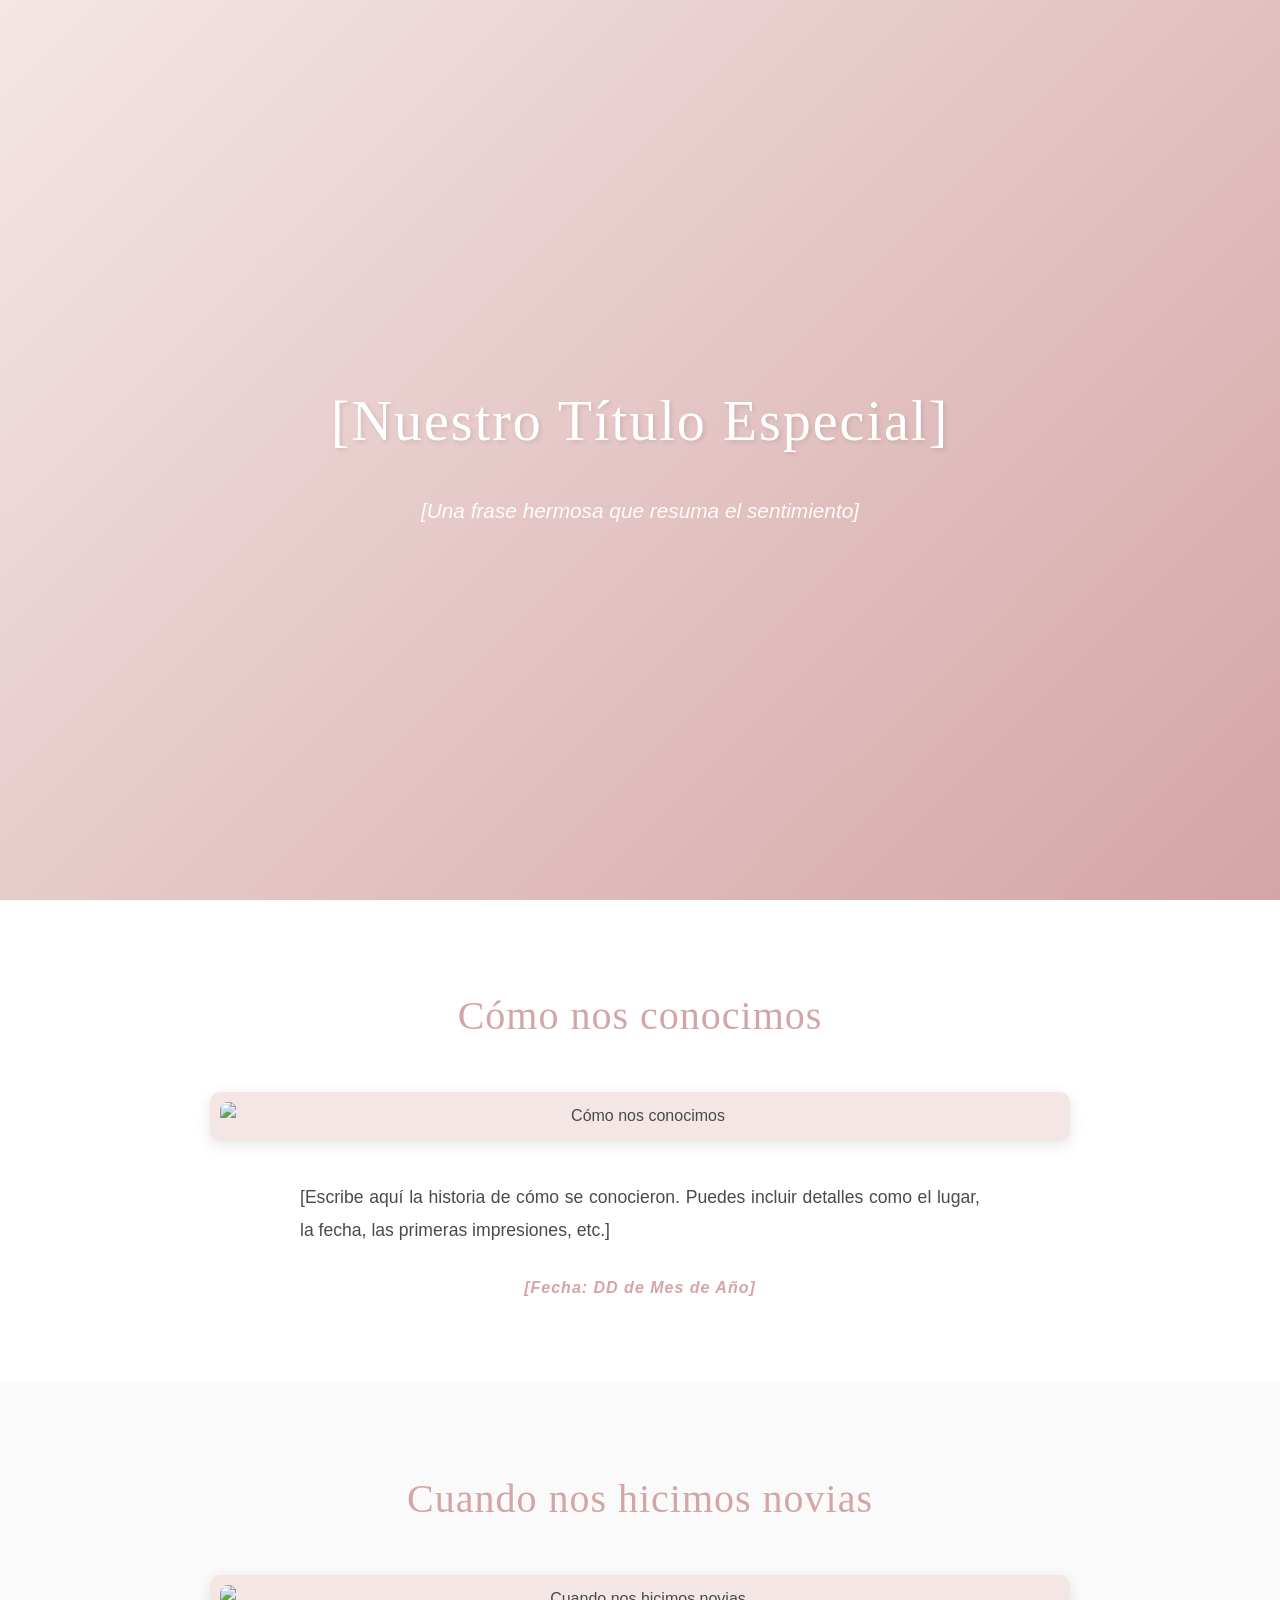
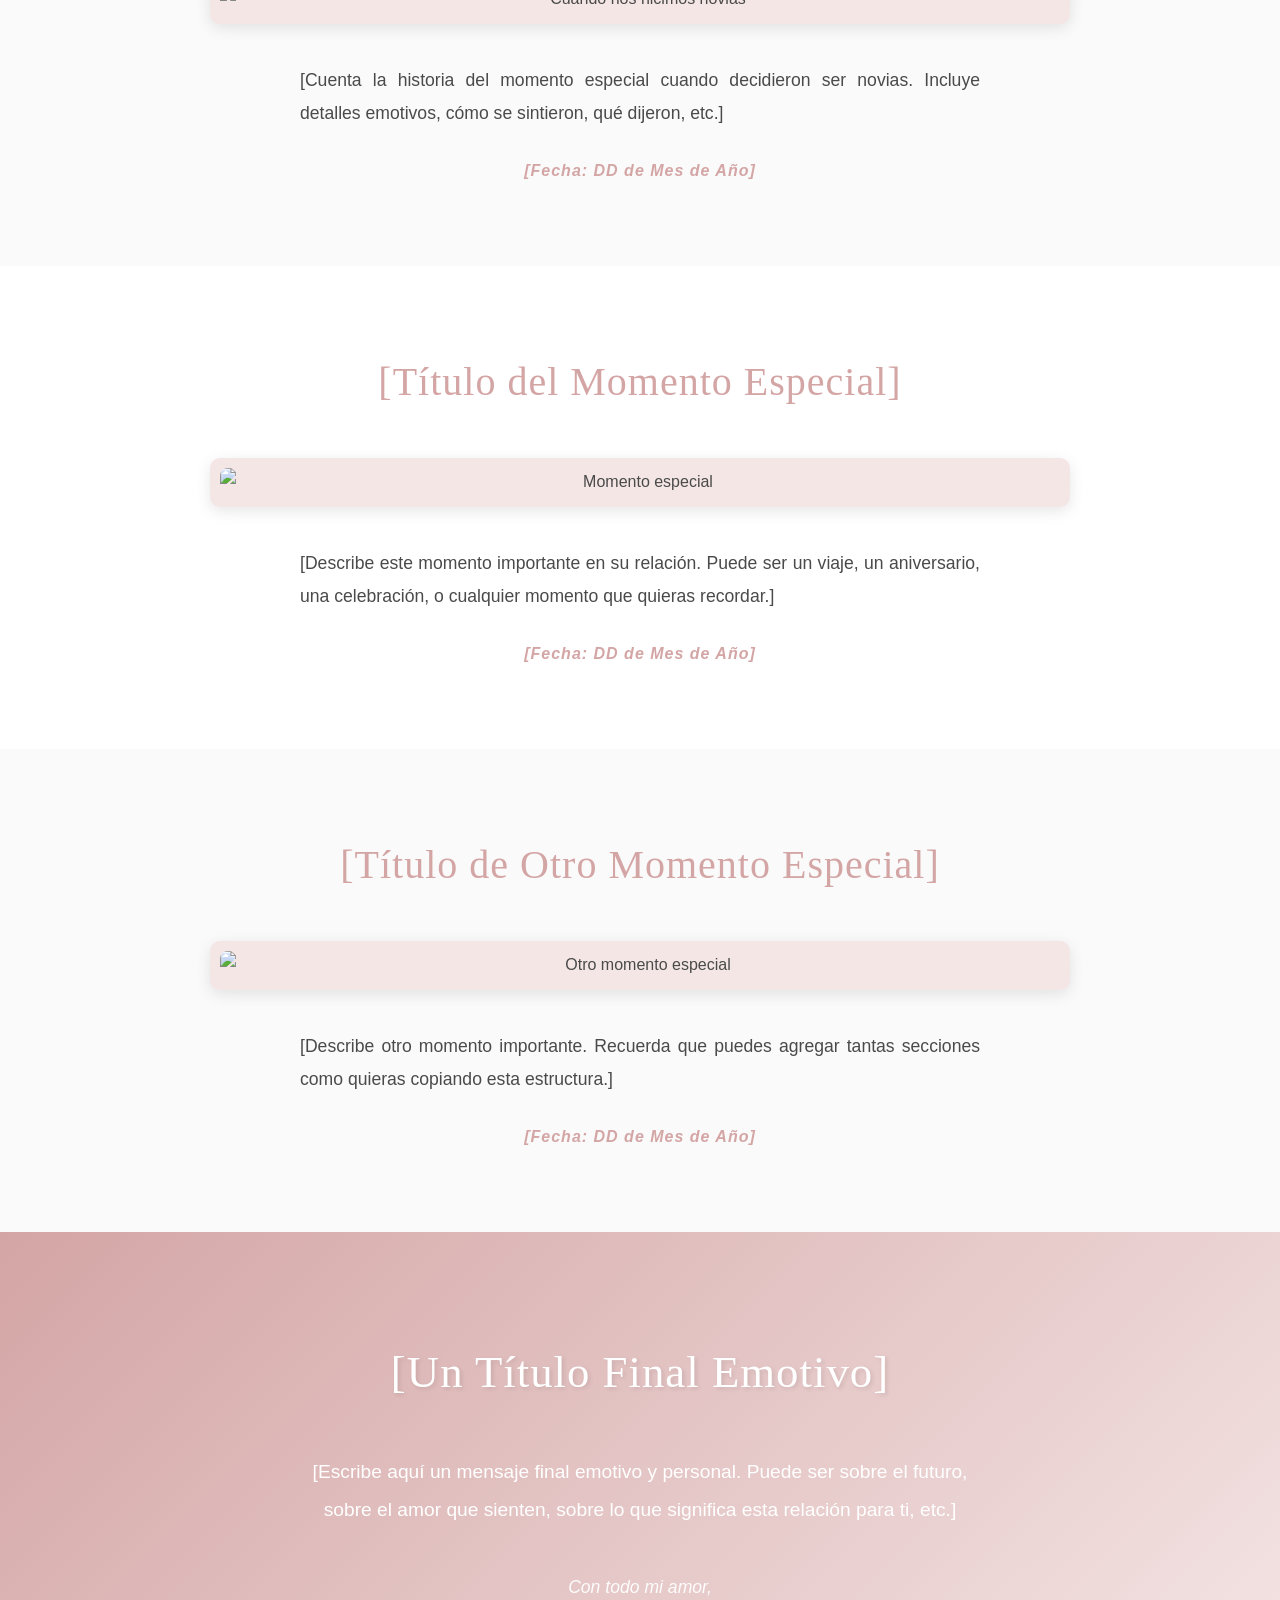
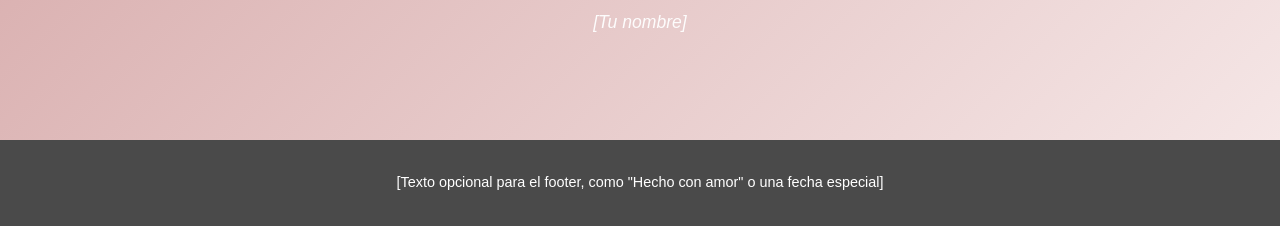
==== Para Regina/index.html @ adf8547b "Add files via upload" ====
<!DOCTYPE html>
<html lang="es">
<head>
    <meta charset="UTF-8">
    <meta name="viewport" content="width=device-width, initial-scale=1.0">
    <title>Nuestra Historia</title>
    <!-- Enlace al archivo CSS -->
    <link rel="stylesheet" href="style.css">
</head>
<body>
    <!-- ============================================
        PORTADA - Título principal y frase corta
        ============================================ -->
    <section class="portada">
        <div class="portada-contenido">
            <!-- CAMBIAR: Título principal de la historia -->
            <h1 class="titulo-principal">[Nuestro Título Especial]</h1>
            <!-- CAMBIAR: Frase corta y emotiva para la portada -->
            <p class="frase-portada">[Una frase hermosa que resuma el sentimiento]</p>
        </div>
    </section>

    <!-- ============================================
        SECCIÓN 1: Cómo nos conocimos
        ============================================ -->
    <section class="seccion" id="como-nos-conocimos">
        <div class="contenedor">
            <!-- CAMBIAR: Título de esta sección -->
            <h2 class="titulo-seccion">Cómo nos conocimos</h2>
            
            <!-- CAMBIAR: Imagen de esta sección -->
            <!-- Reemplazar "imagen1.jpg" con el nombre de tu imagen -->
            <!-- Formato recomendado: JPG o PNG -->
            <div class="imagen-contenedor">
                <img src="imagenes/imagen1.jpg" alt="Cómo nos conocimos" class="imagen-seccion">
            </div>
            
            <!-- CAMBIAR: Texto de la historia -->
            <div class="texto-seccion">
                <p>
                    [Escribe aquí la historia de cómo se conocieron. 
                    Puedes incluir detalles como el lugar, la fecha, 
                    las primeras impresiones, etc.]
                </p>
                <!-- CAMBIAR: Fecha importante (opcional) -->
                <p class="fecha-importante">[Fecha: DD de Mes de Año]</p>
            </div>
        </div>
    </section>

    <!-- ============================================
        SECCIÓN 2: Cuando nos hicimos novias
        ============================================ -->
    <section class="seccion seccion-alternada" id="cuando-nos-hicimos-novias">
        <div class="contenedor">
            <!-- CAMBIAR: Título de esta sección -->
            <h2 class="titulo-seccion">Cuando nos hicimos novias</h2>
            
            <!-- CAMBIAR: Imagen de esta sección -->
            <div class="imagen-contenedor">
                <img src="imagenes/imagen2.jpg" alt="Cuando nos hicimos novias" class="imagen-seccion">
            </div>
            
            <!-- CAMBIAR: Texto de la historia -->
            <div class="texto-seccion">
                <p>
                    [Cuenta la historia del momento especial cuando 
                    decidieron ser novias. Incluye detalles emotivos, 
                    cómo se sintieron, qué dijeron, etc.]
                </p>
                <!-- CAMBIAR: Fecha importante -->
                <p class="fecha-importante">[Fecha: DD de Mes de Año]</p>
            </div>
        </div>
    </section>

    <!-- ============================================
        SECCIÓN 3: Momento importante (ejemplo)
        Puedes copiar esta sección completa para agregar más momentos
        ============================================ -->
    <section class="seccion" id="momento-importante-1">
        <div class="contenedor">
            <!-- CAMBIAR: Título de este momento especial -->
            <h2 class="titulo-seccion">[Título del Momento Especial]</h2>
            
            <!-- CAMBIAR: Imagen de este momento -->
            <div class="imagen-contenedor">
                <img src="imagenes/imagen3.jpg" alt="Momento especial" class="imagen-seccion">
            </div>
            
            <!-- CAMBIAR: Texto de este momento -->
            <div class="texto-seccion">
                <p>
                    [Describe este momento importante en su relación. 
                    Puede ser un viaje, un aniversario, una celebración, 
                    o cualquier momento que quieras recordar.]
                </p>
                <!-- CAMBIAR: Fecha importante -->
                <p class="fecha-importante">[Fecha: DD de Mes de Año]</p>
            </div>
        </div>
    </section>

    <!-- ============================================
        SECCIÓN 4: Otro momento importante (ejemplo)
        Copia esta sección si necesitas más momentos
        ============================================ -->
    <section class="seccion seccion-alternada" id="momento-importante-2">
        <div class="contenedor">
            <!-- CAMBIAR: Título de este momento especial -->
            <h2 class="titulo-seccion">[Título de Otro Momento Especial]</h2>
            
            <!-- CAMBIAR: Imagen de este momento -->
            <div class="imagen-contenedor">
                <img src="imagenes/imagen4.jpg" alt="Otro momento especial" class="imagen-seccion">
            </div>
            
            <!-- CAMBIAR: Texto de este momento -->
            <div class="texto-seccion">
                <p>
                    [Describe otro momento importante. Recuerda que puedes 
                    agregar tantas secciones como quieras copiando esta estructura.]
                </p>
                <!-- CAMBIAR: Fecha importante -->
                <p class="fecha-importante">[Fecha: DD de Mes de Año]</p>
            </div>
        </div>
    </section>

    <!-- ============================================
        SECCIÓN FINAL: Mensaje emotivo
        ============================================ -->
    <section class="seccion-final">
        <div class="contenedor">
            <!-- CAMBIAR: Mensaje final emotivo -->
            <h2 class="titulo-final">[Un Título Final Emotivo]</h2>
            <div class="mensaje-final">
                <p>
                    [Escribe aquí un mensaje final emotivo y personal. 
                    Puede ser sobre el futuro, sobre el amor que sienten, 
                    sobre lo que significa esta relación para ti, etc.]
                </p>
                <!-- CAMBIAR: Firma o nombre especial (opcional) -->
                <p class="firma">Con todo mi amor,<br>[Tu nombre]</p>
            </div>
        </div>
    </section>

    <!-- ============================================
        FOOTER: Información adicional (opcional)
        ============================================ -->
    <footer class="footer">
        <div class="contenedor">
            <!-- CAMBIAR: Texto del footer (opcional) -->
            <p>[Texto opcional para el footer, como "Hecho con amor" o una fecha especial]</p>
        </div>
    </footer>
</body>
</html>
---- Para Regina/style.css ----
/* ============================================
   CONFIGURACIÓN GENERAL Y RESET
   ============================================ */

/* Reset básico para asegurar consistencia entre navegadores */
* {
    margin: 0;
    padding: 0;
    box-sizing: border-box;
}

/* Variables CSS para colores y estilos principales */
/* CAMBIAR: Puedes modificar estos colores para personalizar el diseño */
:root {
    --color-principal: #d4a5a5;        /* Color principal romántico (rosa suave) */
    --color-secundario: #f5e6e6;      /* Color secundario (rosa muy claro) */
    --color-texto: #4a4a4a;           /* Color del texto principal */
    --color-texto-claro: #666666;     /* Color del texto secundario */
    --color-fondo: #ffffff;            /* Color de fondo principal */
    --color-fondo-alternado: #fafafa; /* Color de fondo alternado */
    --fuente-titulo: 'Georgia', serif; /* Fuente para títulos (serif elegante) */
    --fuente-texto: 'Arial', sans-serif; /* Fuente para textos */
}

/* Estilos del cuerpo de la página */
body {
    font-family: var(--fuente-texto);
    color: var(--color-texto);
    line-height: 1.8;
    background-color: var(--color-fondo);
    /* Suaviza el renderizado de fuentes */
    -webkit-font-smoothing: antialiased;
    -moz-osx-font-smoothing: grayscale;
}

/* Contenedor principal para centrar el contenido */
.contenedor {
    max-width: 900px;
    margin: 0 auto;
    padding: 0 20px;
}

/* ============================================
   PORTADA - Sección inicial
   ============================================ */

.portada {
    /* Altura completa de la pantalla en desktop */
    min-height: 100vh;
    /* Centra el contenido verticalmente */
    display: flex;
    align-items: center;
    justify-content: center;
    /* Fondo con gradiente suave */
    background: linear-gradient(135deg, var(--color-secundario) 0%, var(--color-principal) 100%);
    /* Padding para evitar que el texto toque los bordes */
    padding: 40px 20px;
    /* Centra el texto */
    text-align: center;
}

.portada-contenido {
    /* Animación suave al cargar */
    animation: fadeInUp 1s ease-out;
}

/* Título principal de la portada */
.titulo-principal {
    font-family: var(--fuente-titulo);
    font-size: 3.5rem;
    color: #ffffff;
    margin-bottom: 20px;
    /* Sombra suave para legibilidad */
    text-shadow: 2px 2px 4px rgba(0, 0, 0, 0.1);
    font-weight: normal;
    letter-spacing: 2px;
}

/* Frase corta de la portada */
.frase-portada {
    font-size: 1.3rem;
    color: #ffffff;
    font-style: italic;
    /* Opacidad ligeramente reducida para efecto elegante */
    opacity: 0.95;
    max-width: 600px;
    margin: 0 auto;
}

/* ============================================
   SECCIONES PRINCIPALES
   ============================================ */

.seccion {
    /* Padding vertical generoso para espaciado */
    padding: 80px 0;
    background-color: var(--color-fondo);
}

/* Sección con fondo alternado para crear contraste visual */
.seccion-alternada {
    background-color: var(--color-fondo-alternado);
}

/* Título de cada sección */
.titulo-seccion {
    font-family: var(--fuente-titulo);
    font-size: 2.5rem;
    color: var(--color-principal);
    text-align: center;
    margin-bottom: 40px;
    font-weight: normal;
    letter-spacing: 1px;
}

/* ============================================
   CONTENEDOR DE IMÁGENES
   ============================================ */

.imagen-contenedor {
    /* Centra la imagen */
    text-align: center;
    margin: 40px 0;
    /* Bordes redondeados suaves */
    border-radius: 10px;
    /* Sombra suave para profundidad */
    box-shadow: 0 4px 15px rgba(0, 0, 0, 0.1);
    /* Evita que la imagen se desborde */
    overflow: hidden;
    background-color: var(--color-secundario);
    padding: 10px;
}

/* Estilos de las imágenes */
.imagen-seccion {
    /* Ancho máximo para que no se vean demasiado grandes */
    max-width: 100%;
    height: auto;
    /* Bordes redondeados */
    border-radius: 8px;
    /* Transición suave al hacer hover (en desktop) */
    transition: transform 0.3s ease;
    /* Display block para evitar espacios extraños */
    display: block;
    margin: 0 auto;
}

/* Efecto hover en desktop (solo funciona con mouse) */
@media (hover: hover) {
    .imagen-seccion:hover {
        transform: scale(1.02);
    }
}

/* ============================================
   TEXTOS DE LAS SECCIONES
   ============================================ */

.texto-seccion {
    font-size: 1.1rem;
    line-height: 1.9;
    color: var(--color-texto);
    text-align: justify;
    /* Padding horizontal para mejor legibilidad */
    padding: 0 10px;
    max-width: 700px;
    margin: 0 auto;
}

/* Fechas importantes destacadas */
.fecha-importante {
    font-size: 1rem;
    color: var(--color-principal);
    font-weight: bold;
    text-align: center;
    margin-top: 25px;
    font-style: italic;
    letter-spacing: 1px;
}

/* ============================================
   SECCIÓN FINAL
   ============================================ */

.seccion-final {
    /* Padding extra para la sección final */
    padding: 100px 0;
    /* Fondo con gradiente para destacar */
    background: linear-gradient(135deg, var(--color-principal) 0%, var(--color-secundario) 100%);
    text-align: center;
}

.titulo-final {
    font-family: var(--fuente-titulo);
    font-size: 2.8rem;
    color: #ffffff;
    margin-bottom: 40px;
    font-weight: normal;
    letter-spacing: 1px;
    text-shadow: 2px 2px 4px rgba(0, 0, 0, 0.1);
}

.mensaje-final {
    font-size: 1.2rem;
    color: #ffffff;
    line-height: 2;
    max-width: 700px;
    margin: 0 auto;
    padding: 0 20px;
}

/* Firma al final del mensaje */
.firma {
    margin-top: 40px;
    font-size: 1.1rem;
    font-style: italic;
    opacity: 0.95;
}

/* ============================================
   FOOTER
   ============================================ */

.footer {
    background-color: var(--color-texto);
    color: #ffffff;
    padding: 30px 0;
    text-align: center;
    font-size: 0.9rem;
}

/* ============================================
   ANIMACIONES
   ============================================ */

/* Animación de entrada suave para la portada */
@keyframes fadeInUp {
    from {
        opacity: 0;
        transform: translateY(30px);
    }
    to {
        opacity: 1;
        transform: translateY(0);
    }
}

/* ============================================
   DISEÑO RESPONSIVE - TABLET
   ============================================ */

@media screen and (max-width: 768px) {
    /* Título principal más pequeño en tablet */
    .titulo-principal {
        font-size: 2.8rem;
    }
    
    /* Frase de portada más pequeña */
    .frase-portada {
        font-size: 1.1rem;
    }
    
    /* Títulos de sección más pequeños */
    .titulo-seccion {
        font-size: 2rem;
    }
    
    /* Título final más pequeño */
    .titulo-final {
        font-size: 2.2rem;
    }
    
    /* Padding reducido en secciones */
    .seccion {
        padding: 60px 0;
    }
    
    .seccion-final {
        padding: 80px 0;
    }
}

/* ============================================
   DISEÑO RESPONSIVE - CELULAR
   ============================================ */

@media screen and (max-width: 480px) {
    /* Título principal aún más pequeño en celular */
    .titulo-principal {
        font-size: 2rem;
        letter-spacing: 1px;
    }
    
    /* Frase de portada más pequeña */
    .frase-portada {
        font-size: 1rem;
        padding: 0 10px;
    }
    
    /* Títulos de sección más pequeños */
    .titulo-seccion {
        font-size: 1.6rem;
        padding: 0 15px;
    }
    
    /* Título final más pequeño */
    .titulo-final {
        font-size: 1.8rem;
    }
    
    /* Texto de secciones más pequeño */
    .texto-seccion {
        font-size: 1rem;
        text-align: left;
        padding: 0 5px;
    }
    
    /* Mensaje final más pequeño */
    .mensaje-final {
        font-size: 1rem;
    }
    
    /* Padding reducido en secciones */
    .seccion {
        padding: 50px 0;
    }
    
    .seccion-final {
        padding: 60px 0;
    }
    
    /* Contenedor con menos padding en móvil */
    .contenedor {
        padding: 0 15px;
    }
    
    /* Imágenes con menos margen en móvil */
    .imagen-contenedor {
        margin: 30px 0;
        padding: 5px;
    }
}

/* ============================================
   MEJORAS ADICIONALES
   ============================================ */

/* Selección de texto personalizada */
::selection {
    background-color: var(--color-principal);
    color: #ffffff;
}

/* Estilo para enlaces (si decides agregar algunos) */
a {
    color: var(--color-principal);
    text-decoration: none;
    transition: opacity 0.3s ease;
}

a:hover {
    opacity: 0.7;
}

/* Suaviza el scroll en navegadores que lo soporten */
html {
    scroll-behavior: smooth;
}
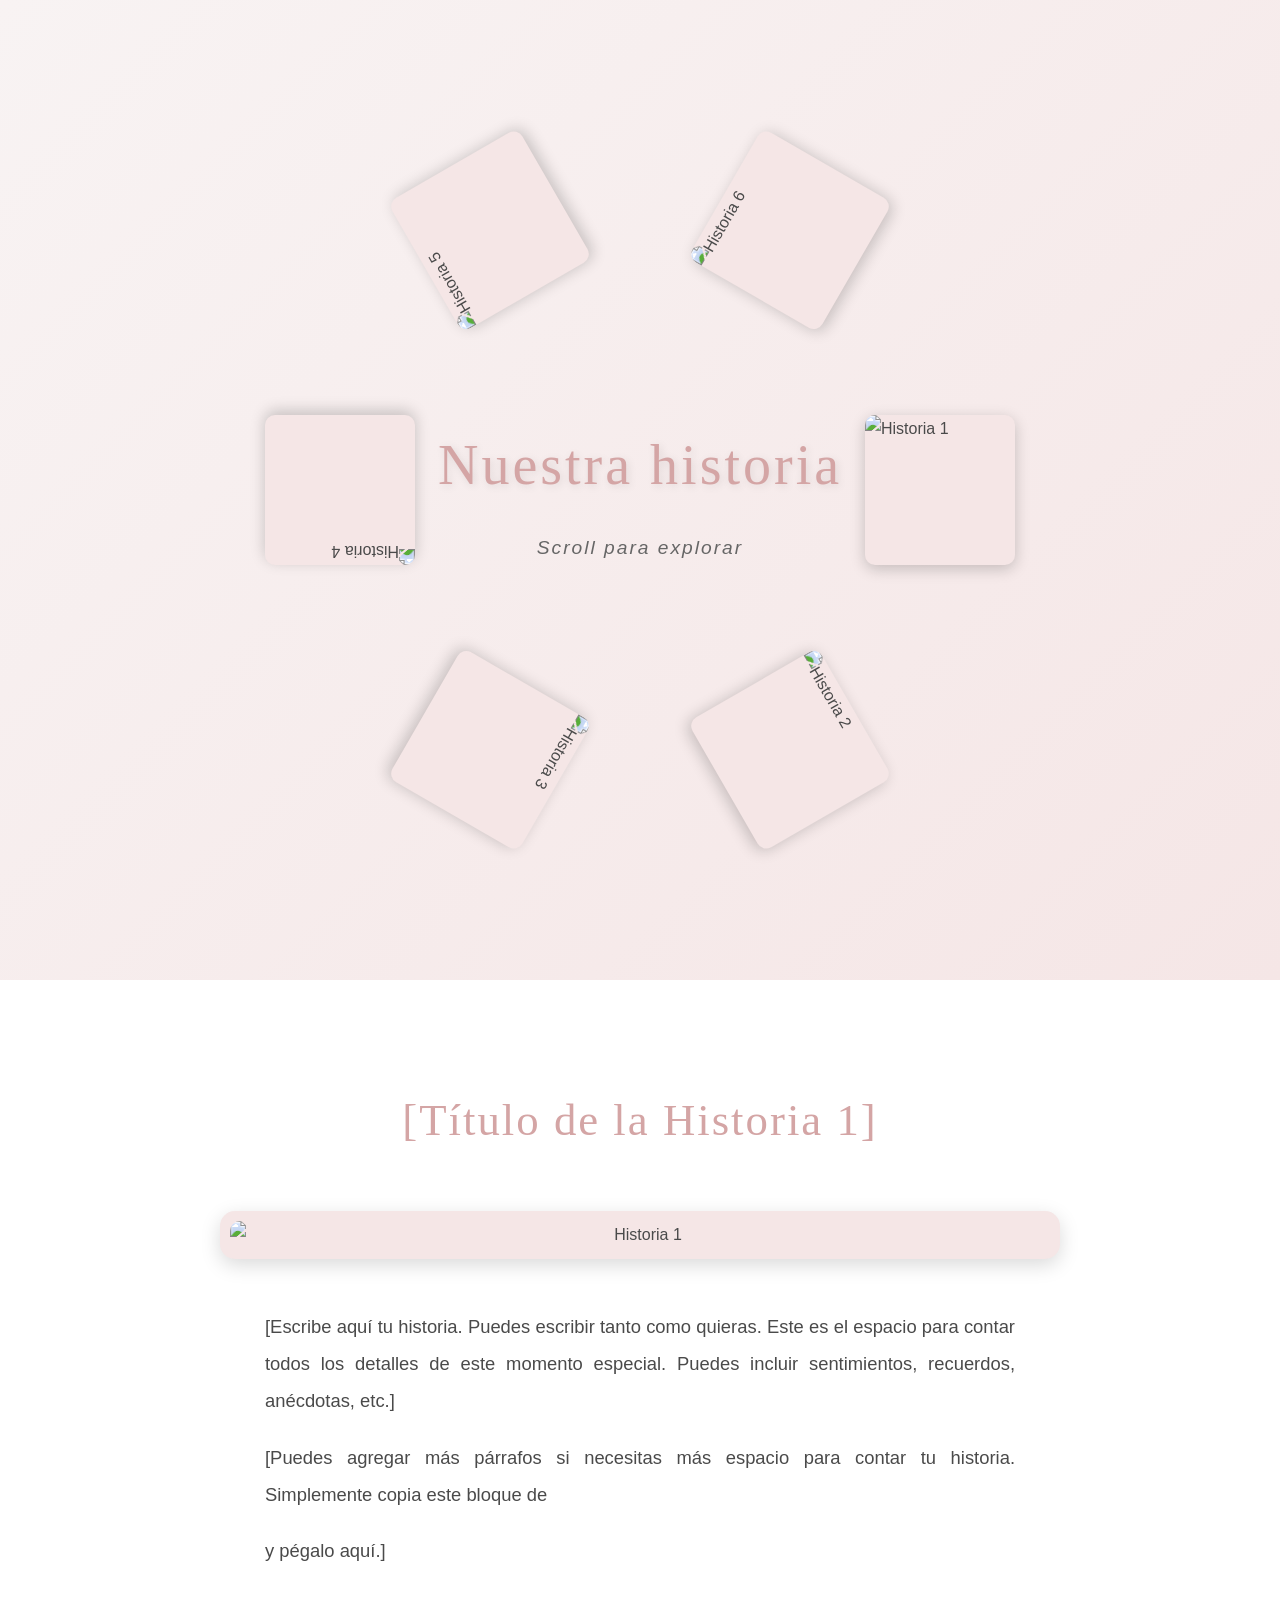
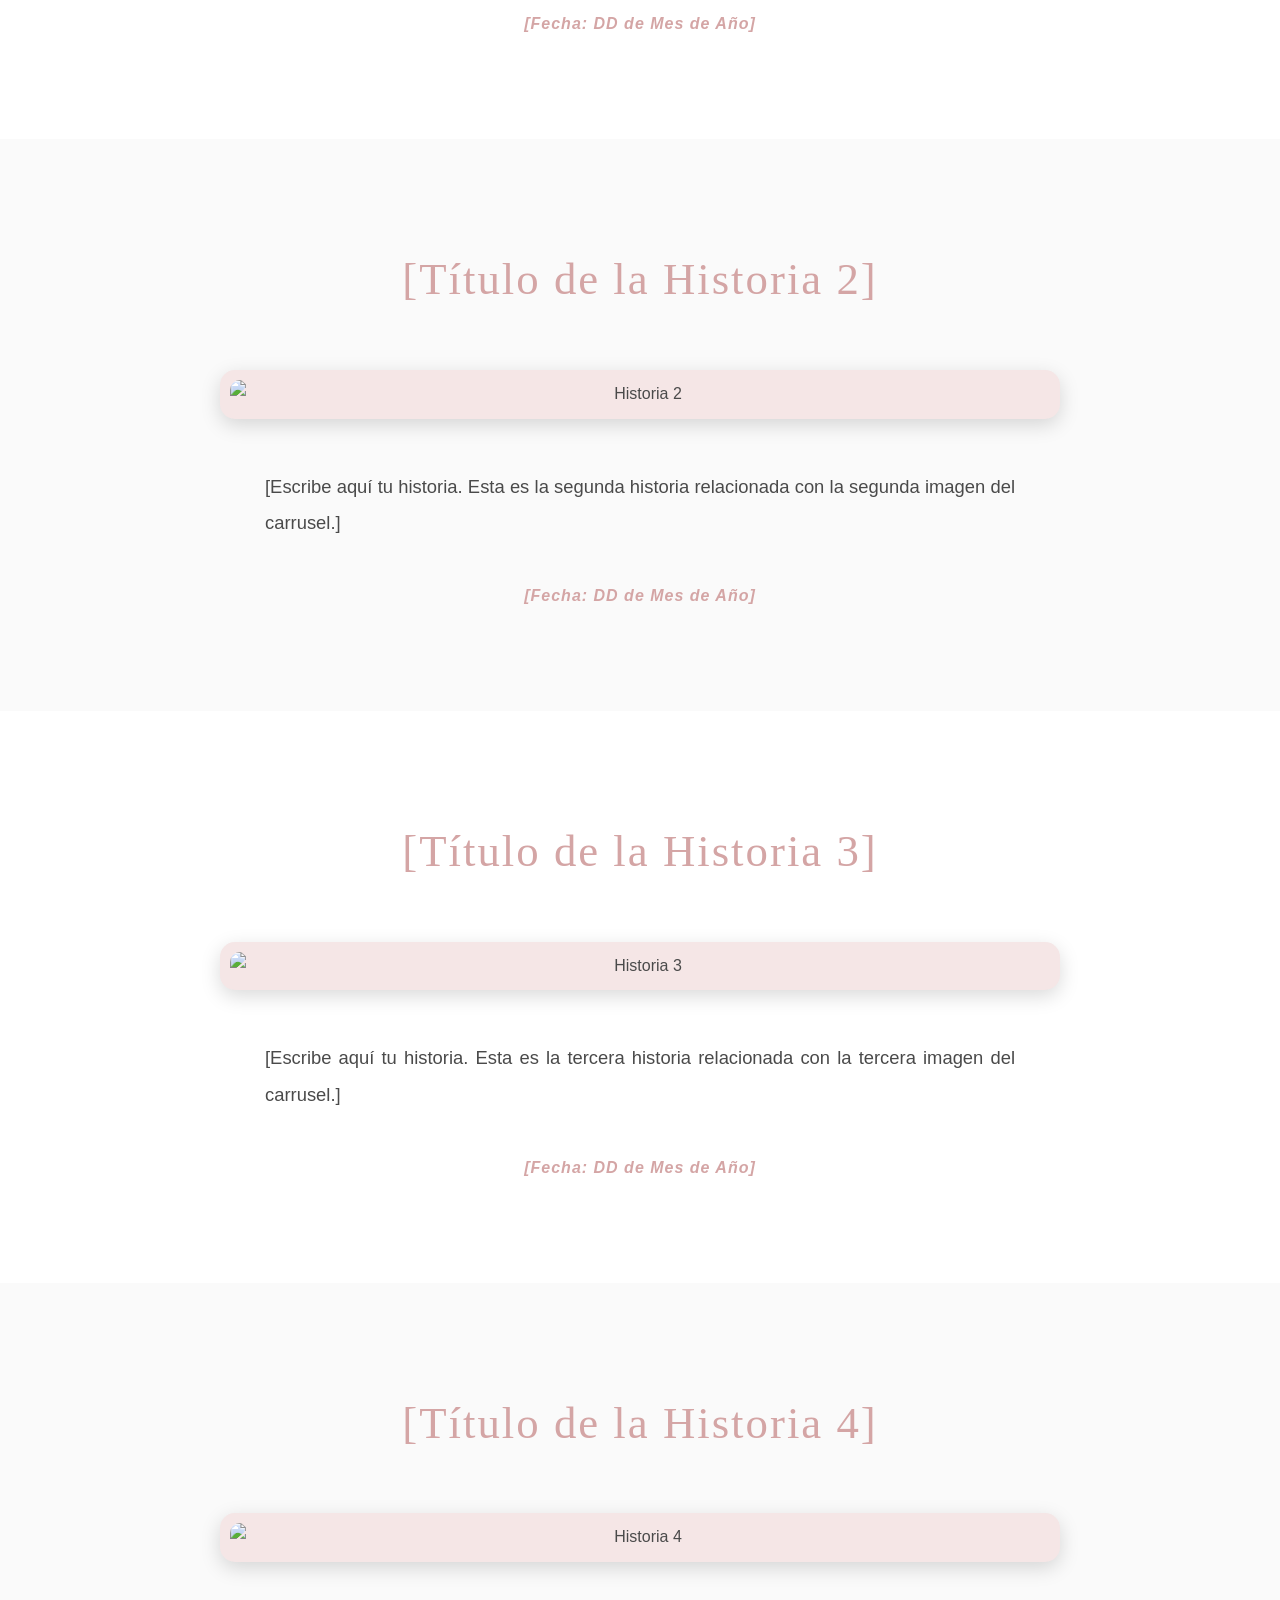
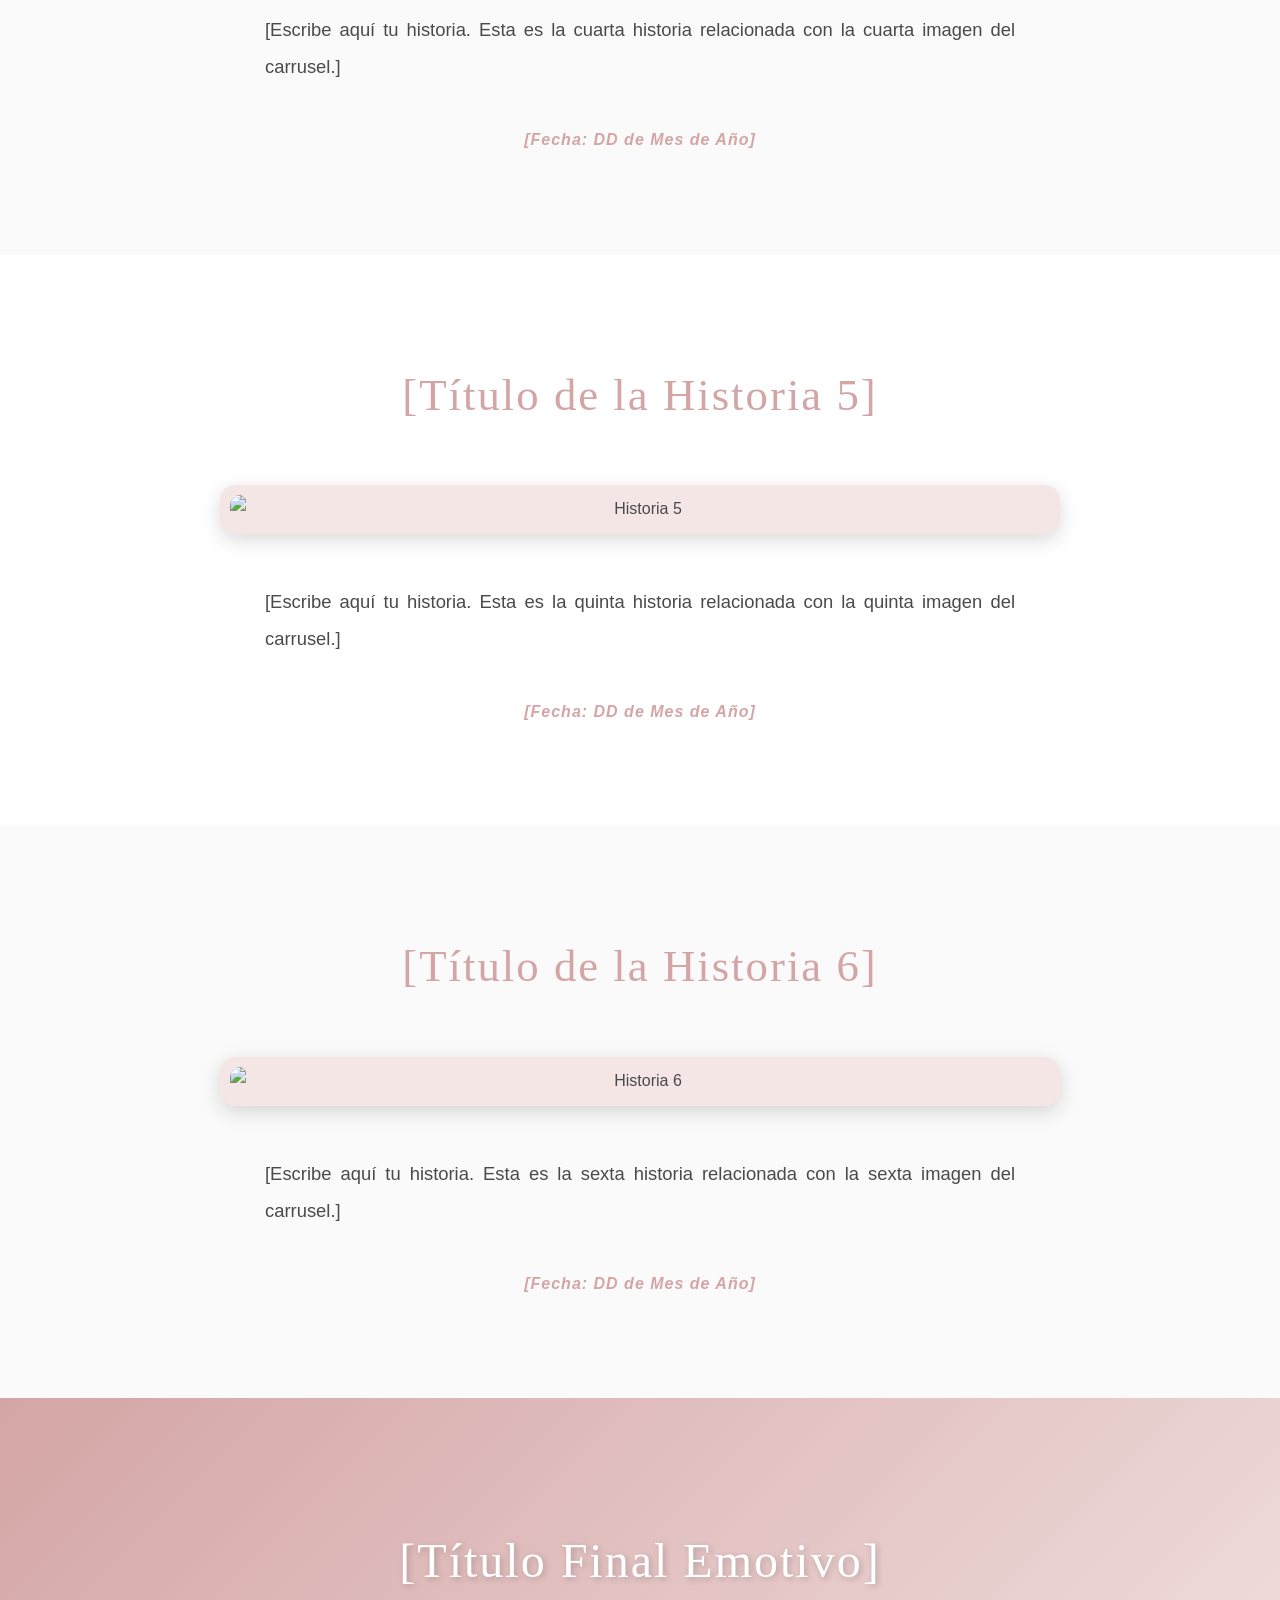
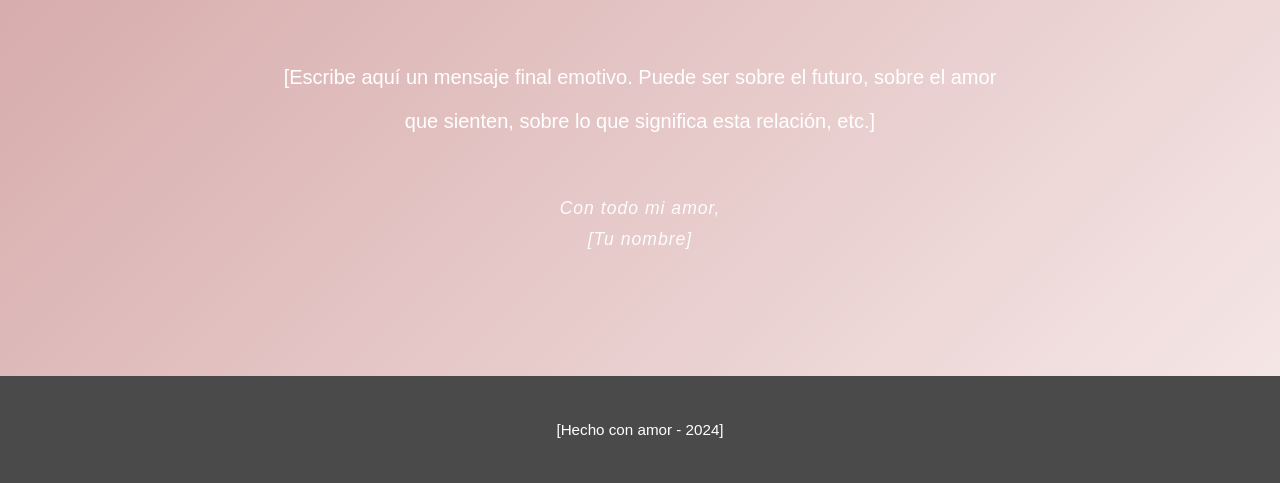
==== commit 6ccf9a0e: "." ====
--- a/Para Regina/index.html
+++ b/Para Regina/index.html
@@ -4,156 +4,327 @@
     <meta charset="UTF-8">
     <meta name="viewport" content="width=device-width, initial-scale=1.0">
     <title>Nuestra Historia</title>
-    <!-- Enlace al archivo CSS -->
     <link rel="stylesheet" href="style.css">
 </head>
 <body>
     <!-- ============================================
-        PORTADA - Título principal y frase corta
-        ============================================ -->
-    <section class="portada">
-        <div class="portada-contenido">
-            <!-- CAMBIAR: Título principal de la historia -->
-            <h1 class="titulo-principal">[Nuestro Título Especial]</h1>
-            <!-- CAMBIAR: Frase corta y emotiva para la portada -->
-            <p class="frase-portada">[Una frase hermosa que resuma el sentimiento]</p>
-        </div>
-    </section>
-
-    <!-- ============================================
-        SECCIÓN 1: Cómo nos conocimos
-        ============================================ -->
-    <section class="seccion" id="como-nos-conocimos">
-        <div class="contenedor">
-            <!-- CAMBIAR: Título de esta sección -->
-            <h2 class="titulo-seccion">Cómo nos conocimos</h2>
-            
-            <!-- CAMBIAR: Imagen de esta sección -->
-            <!-- Reemplazar "imagen1.jpg" con el nombre de tu imagen -->
-            <!-- Formato recomendado: JPG o PNG -->
-            <div class="imagen-contenedor">
-                <img src="imagenes/imagen1.jpg" alt="Cómo nos conocimos" class="imagen-seccion">
-            </div>
-            
-            <!-- CAMBIAR: Texto de la historia -->
-            <div class="texto-seccion">
-                <p>
-                    [Escribe aquí la historia de cómo se conocieron. 
-                    Puedes incluir detalles como el lugar, la fecha, 
-                    las primeras impresiones, etc.]
-                </p>
-                <!-- CAMBIAR: Fecha importante (opcional) -->
-                <p class="fecha-importante">[Fecha: DD de Mes de Año]</p>
-            </div>
-        </div>
-    </section>
-
-    <!-- ============================================
-        SECCIÓN 2: Cuando nos hicimos novias
-        ============================================ -->
-    <section class="seccion seccion-alternada" id="cuando-nos-hicimos-novias">
-        <div class="contenedor">
-            <!-- CAMBIAR: Título de esta sección -->
-            <h2 class="titulo-seccion">Cuando nos hicimos novias</h2>
-            
-            <!-- CAMBIAR: Imagen de esta sección -->
-            <div class="imagen-contenedor">
-                <img src="imagenes/imagen2.jpg" alt="Cuando nos hicimos novias" class="imagen-seccion">
-            </div>
-            
-            <!-- CAMBIAR: Texto de la historia -->
-            <div class="texto-seccion">
-                <p>
-                    [Cuenta la historia del momento especial cuando 
-                    decidieron ser novias. Incluye detalles emotivos, 
-                    cómo se sintieron, qué dijeron, etc.]
-                </p>
-                <!-- CAMBIAR: Fecha importante -->
-                <p class="fecha-importante">[Fecha: DD de Mes de Año]</p>
-            </div>
-        </div>
-    </section>
-
-    <!-- ============================================
-        SECCIÓN 3: Momento importante (ejemplo)
-        Puedes copiar esta sección completa para agregar más momentos
-        ============================================ -->
-    <section class="seccion" id="momento-importante-1">
-        <div class="contenedor">
-            <!-- CAMBIAR: Título de este momento especial -->
-            <h2 class="titulo-seccion">[Título del Momento Especial]</h2>
-            
-            <!-- CAMBIAR: Imagen de este momento -->
-            <div class="imagen-contenedor">
-                <img src="imagenes/imagen3.jpg" alt="Momento especial" class="imagen-seccion">
-            </div>
-            
-            <!-- CAMBIAR: Texto de este momento -->
-            <div class="texto-seccion">
-                <p>
-                    [Describe este momento importante en su relación. 
-                    Puede ser un viaje, un aniversario, una celebración, 
-                    o cualquier momento que quieras recordar.]
-                </p>
-                <!-- CAMBIAR: Fecha importante -->
-                <p class="fecha-importante">[Fecha: DD de Mes de Año]</p>
-            </div>
-        </div>
-    </section>
-
-    <!-- ============================================
-        SECCIÓN 4: Otro momento importante (ejemplo)
-        Copia esta sección si necesitas más momentos
-        ============================================ -->
-    <section class="seccion seccion-alternada" id="momento-importante-2">
-        <div class="contenedor">
-            <!-- CAMBIAR: Título de este momento especial -->
-            <h2 class="titulo-seccion">[Título de Otro Momento Especial]</h2>
-            
-            <!-- CAMBIAR: Imagen de este momento -->
-            <div class="imagen-contenedor">
-                <img src="imagenes/imagen4.jpg" alt="Otro momento especial" class="imagen-seccion">
-            </div>
-            
-            <!-- CAMBIAR: Texto de este momento -->
-            <div class="texto-seccion">
-                <p>
-                    [Describe otro momento importante. Recuerda que puedes 
-                    agregar tantas secciones como quieras copiando esta estructura.]
-                </p>
-                <!-- CAMBIAR: Fecha importante -->
-                <p class="fecha-importante">[Fecha: DD de Mes de Año]</p>
-            </div>
-        </div>
-    </section>
-
-    <!-- ============================================
-        SECCIÓN FINAL: Mensaje emotivo
-        ============================================ -->
-    <section class="seccion-final">
-        <div class="contenedor">
-            <!-- CAMBIAR: Mensaje final emotivo -->
-            <h2 class="titulo-final">[Un Título Final Emotivo]</h2>
-            <div class="mensaje-final">
-                <p>
-                    [Escribe aquí un mensaje final emotivo y personal. 
-                    Puede ser sobre el futuro, sobre el amor que sienten, 
-                    sobre lo que significa esta relación para ti, etc.]
-                </p>
-                <!-- CAMBIAR: Firma o nombre especial (opcional) -->
-                <p class="firma">Con todo mi amor,<br>[Tu nombre]</p>
-            </div>
-        </div>
-    </section>
-
-    <!-- ============================================
-        FOOTER: Información adicional (opcional)
+        LANDING PAGE - Carrusel Circular
+        ============================================ -->
+    <section class="landing" id="landing">
+        <div class="landing-content">
+            <!-- Texto central del carrusel -->
+            <div class="landing-text">
+                <h1 class="landing-title">Nuestra historia</h1>
+                <p class="landing-subtitle">Scroll para explorar</p>
+            </div>
+
+            <!-- Carrusel circular de imágenes -->
+            <!-- 
+                INSTRUCCIONES PARA PERSONALIZAR:
+                1. Reemplaza las rutas de las imágenes (ej: "imagenes/foto1.jpg")
+                2. Agrega o quita elementos .carousel-item según necesites
+                3. Cada imagen debe tener un data-story que coincida con el id de una historia
+                4. El número de imágenes puede variar, el código se adaptará automáticamente
+            -->
+            <div class="carousel-container">
+                <div class="carousel-wheel" id="carouselWheel">
+                    <!-- 
+                        IMAGEN 1 DEL CARRUSEL
+                        CAMBIA ESTA IMAGEN: Reemplaza "imagenes/foto1.jpg" con tu imagen
+                        data-story: Debe coincidir con el id de la historia correspondiente
+                    -->
+                    <div class="carousel-item" data-story="historia1">
+                        <img src="imagenes/foto1.jpg" alt="Historia 1" class="carousel-image">
+                        <!-- CAMBIA ESTA IMAGEN -->
+                    </div>
+
+                    <!-- 
+                        IMAGEN 2 DEL CARRUSEL
+                        CAMBIA ESTA IMAGEN: Reemplaza "imagenes/foto2.jpg" con tu imagen
+                    -->
+                    <div class="carousel-item" data-story="historia2">
+                        <img src="imagenes/foto2.jpg" alt="Historia 2" class="carousel-image">
+                        <!-- CAMBIA ESTA IMAGEN -->
+                    </div>
+
+                    <!-- 
+                        IMAGEN 3 DEL CARRUSEL
+                        CAMBIA ESTA IMAGEN: Reemplaza "imagenes/foto3.jpg" con tu imagen
+                    -->
+                    <div class="carousel-item" data-story="historia3">
+                        <img src="imagenes/foto3.jpg" alt="Historia 3" class="carousel-image">
+                        <!-- CAMBIA ESTA IMAGEN -->
+                    </div>
+
+                    <!-- 
+                        IMAGEN 4 DEL CARRUSEL
+                        CAMBIA ESTA IMAGEN: Reemplaza "imagenes/foto4.jpg" con tu imagen
+                    -->
+                    <div class="carousel-item" data-story="historia4">
+                        <img src="imagenes/foto4.jpg" alt="Historia 4" class="carousel-image">
+                        <!-- CAMBIA ESTA IMAGEN -->
+                    </div>
+
+                    <!-- 
+                        IMAGEN 5 DEL CARRUSEL
+                        CAMBIA ESTA IMAGEN: Reemplaza "imagenes/foto5.jpg" con tu imagen
+                    -->
+                    <div class="carousel-item" data-story="historia5">
+                        <img src="imagenes/foto5.jpg" alt="Historia 5" class="carousel-image">
+                        <!-- CAMBIA ESTA IMAGEN -->
+                    </div>
+
+                    <!-- 
+                        IMAGEN 6 DEL CARRUSEL
+                        CAMBIA ESTA IMAGEN: Reemplaza "imagenes/foto6.jpg" con tu imagen
+                    -->
+                    <div class="carousel-item" data-story="historia6">
+                        <img src="imagenes/foto6.jpg" alt="Historia 6" class="carousel-image">
+                        <!-- CAMBIA ESTA IMAGEN -->
+                    </div>
+
+                    <!-- 
+                        PARA AGREGAR MÁS IMÁGENES:
+                        Copia el bloque completo de .carousel-item (desde <div hasta </div>)
+                        y pégalo antes del cierre de .carousel-wheel
+                        Asegúrate de cambiar:
+                        - La ruta de la imagen (src)
+                        - El data-story (debe coincidir con un id de historia)
+                        - El alt de la imagen
+                    -->
+                </div>
+            </div>
+        </div>
+    </section>
+
+    <!-- ============================================
+        HISTORIA 1
+        Esta historia se abre al hacer click en la primera imagen del carrusel
+        ============================================ -->
+    <section class="story-section" id="historia1">
+        <div class="story-container">
+            <!-- 
+                CAMBIAR: Título de esta historia
+                Este título aparecerá en la parte superior de la historia
+            -->
+            <h2 class="story-title">[Título de la Historia 1]</h2>
+
+            <!-- 
+                CAMBIAR: Imagen principal de esta historia
+                Reemplaza "imagenes/historia1.jpg" con tu imagen
+                Esta imagen representa la historia relacionada con la primera imagen del carrusel
+            -->
+            <div class="story-image-container">
+                <img src="imagenes/historia1.jpg" alt="Historia 1" class="story-image">
+                <!-- CAMBIA ESTA IMAGEN -->
+            </div>
+
+            <!-- 
+                CAMBIAR: Texto de la historia
+                Escribe aquí el texto completo de esta historia
+                Puedes usar múltiples párrafos si lo deseas
+            -->
+            <div class="story-text">
+                <p>
+                    [Escribe aquí tu historia. Puedes escribir tanto como quieras.
+                    Este es el espacio para contar todos los detalles de este momento especial.
+                    Puedes incluir sentimientos, recuerdos, anécdotas, etc.]
+                </p>
+                <p>
+                    [Puedes agregar más párrafos si necesitas más espacio para contar tu historia.
+                    Simplemente copia este bloque de <p> y pégalo aquí.]
+                </p>
+            </div>
+
+            <!-- 
+                CAMBIAR: Fecha de esta historia (opcional)
+                Si no quieres incluir fecha, puedes eliminar este bloque completo
+            -->
+            <div class="story-date">
+                [Fecha: DD de Mes de Año]
+            </div>
+        </div>
+    </section>
+
+    <!-- ============================================
+        HISTORIA 2
+        Esta historia se abre al hacer click en la segunda imagen del carrusel
+        ============================================ -->
+    <section class="story-section story-alternate" id="historia2">
+        <div class="story-container">
+            <h2 class="story-title">[Título de la Historia 2]</h2>
+
+            <div class="story-image-container">
+                <img src="imagenes/historia2.jpg" alt="Historia 2" class="story-image">
+                <!-- CAMBIA ESTA IMAGEN -->
+            </div>
+
+            <div class="story-text">
+                <p>
+                    [Escribe aquí tu historia. Esta es la segunda historia relacionada
+                    con la segunda imagen del carrusel.]
+                </p>
+            </div>
+
+            <div class="story-date">
+                [Fecha: DD de Mes de Año]
+            </div>
+        </div>
+    </section>
+
+    <!-- ============================================
+        HISTORIA 3
+        Esta historia se abre al hacer click en la tercera imagen del carrusel
+        ============================================ -->
+    <section class="story-section" id="historia3">
+        <div class="story-container">
+            <h2 class="story-title">[Título de la Historia 3]</h2>
+
+            <div class="story-image-container">
+                <img src="imagenes/historia3.jpg" alt="Historia 3" class="story-image">
+                <!-- CAMBIA ESTA IMAGEN -->
+            </div>
+
+            <div class="story-text">
+                <p>
+                    [Escribe aquí tu historia. Esta es la tercera historia relacionada
+                    con la tercera imagen del carrusel.]
+                </p>
+            </div>
+
+            <div class="story-date">
+                [Fecha: DD de Mes de Año]
+            </div>
+        </div>
+    </section>
+
+    <!-- ============================================
+        HISTORIA 4
+        Esta historia se abre al hacer click en la cuarta imagen del carrusel
+        ============================================ -->
+    <section class="story-section story-alternate" id="historia4">
+        <div class="story-container">
+            <h2 class="story-title">[Título de la Historia 4]</h2>
+
+            <div class="story-image-container">
+                <img src="imagenes/historia4.jpg" alt="Historia 4" class="story-image">
+                <!-- CAMBIA ESTA IMAGEN -->
+            </div>
+
+            <div class="story-text">
+                <p>
+                    [Escribe aquí tu historia. Esta es la cuarta historia relacionada
+                    con la cuarta imagen del carrusel.]
+                </p>
+            </div>
+
+            <div class="story-date">
+                [Fecha: DD de Mes de Año]
+            </div>
+        </div>
+    </section>
+
+    <!-- ============================================
+        HISTORIA 5
+        Esta historia se abre al hacer click en la quinta imagen del carrusel
+        ============================================ -->
+    <section class="story-section" id="historia5">
+        <div class="story-container">
+            <h2 class="story-title">[Título de la Historia 5]</h2>
+
+            <div class="story-image-container">
+                <img src="imagenes/historia5.jpg" alt="Historia 5" class="story-image">
+                <!-- CAMBIA ESTA IMAGEN -->
+            </div>
+
+            <div class="story-text">
+                <p>
+                    [Escribe aquí tu historia. Esta es la quinta historia relacionada
+                    con la quinta imagen del carrusel.]
+                </p>
+            </div>
+
+            <div class="story-date">
+                [Fecha: DD de Mes de Año]
+            </div>
+        </div>
+    </section>
+
+    <!-- ============================================
+        HISTORIA 6
+        Esta historia se abre al hacer click en la sexta imagen del carrusel
+        ============================================ -->
+    <section class="story-section story-alternate" id="historia6">
+        <div class="story-container">
+            <h2 class="story-title">[Título de la Historia 6]</h2>
+
+            <div class="story-image-container">
+                <img src="imagenes/historia6.jpg" alt="Historia 6" class="story-image">
+                <!-- CAMBIA ESTA IMAGEN -->
+            </div>
+
+            <div class="story-text">
+                <p>
+                    [Escribe aquí tu historia. Esta es la sexta historia relacionada
+                    con la sexta imagen del carrusel.]
+                </p>
+            </div>
+
+            <div class="story-date">
+                [Fecha: DD de Mes de Año]
+            </div>
+        </div>
+    </section>
+
+    <!-- ============================================
+        SECCIÓN FINAL - Mensaje de cierre
+        ============================================ -->
+    <section class="story-final" id="final">
+        <div class="story-container">
+            <!-- 
+                CAMBIAR: Título final
+                Un mensaje emotivo para cerrar todas las historias
+            -->
+            <h2 class="final-title">[Título Final Emotivo]</h2>
+
+            <!-- 
+                CAMBIAR: Mensaje final
+                Un texto especial para cerrar el regalo
+            -->
+            <div class="final-text">
+                <p>
+                    [Escribe aquí un mensaje final emotivo. Puede ser sobre el futuro,
+                    sobre el amor que sienten, sobre lo que significa esta relación, etc.]
+                </p>
+            </div>
+
+            <!-- 
+                CAMBIAR: Firma (opcional)
+                Si no quieres incluir firma, elimina este bloque
+            -->
+            <div class="final-signature">
+                Con todo mi amor,<br>
+                [Tu nombre]
+            </div>
+        </div>
+    </section>
+
+    <!-- ============================================
+        FOOTER
         ============================================ -->
     <footer class="footer">
-        <div class="contenedor">
-            <!-- CAMBIAR: Texto del footer (opcional) -->
-            <p>[Texto opcional para el footer, como "Hecho con amor" o una fecha especial]</p>
+        <div class="footer-content">
+            <!-- 
+                CAMBIAR: Texto del footer (opcional)
+                Puedes dejar un mensaje simple o eliminar este bloque
+            -->
+            <p>[Hecho con amor - 2024]</p>
         </div>
     </footer>
+
+    <!-- ============================================
+        JavaScript
+        ============================================ -->
+    <script src="script.js"></script>
 </body>
 </html>
--- a/Para Regina/style.css
+++ b/Para Regina/style.css
@@ -9,17 +9,19 @@
     box-sizing: border-box;
 }
 
-/* Variables CSS para colores y estilos principales */
+/* Variables CSS para personalización fácil */
 /* CAMBIAR: Puedes modificar estos colores para personalizar el diseño */
 :root {
-    --color-principal: #d4a5a5;        /* Color principal romántico (rosa suave) */
-    --color-secundario: #f5e6e6;      /* Color secundario (rosa muy claro) */
-    --color-texto: #4a4a4a;           /* Color del texto principal */
-    --color-texto-claro: #666666;     /* Color del texto secundario */
-    --color-fondo: #ffffff;            /* Color de fondo principal */
-    --color-fondo-alternado: #fafafa; /* Color de fondo alternado */
-    --fuente-titulo: 'Georgia', serif; /* Fuente para títulos (serif elegante) */
-    --fuente-texto: 'Arial', sans-serif; /* Fuente para textos */
+    --color-principal: #d4a5a5;           /* Color principal romántico (rosa suave) */
+    --color-secundario: #f5e6e6;          /* Color secundario (rosa muy claro) */
+    --color-texto: #4a4a4a;               /* Color del texto principal */
+    --color-texto-claro: #666666;         /* Color del texto secundario */
+    --color-fondo: #ffffff;                /* Color de fondo principal */
+    --color-fondo-alternado: #fafafa;     /* Color de fondo alternado */
+    --color-fondo-landing: #f8f3f3;       /* Color de fondo del landing */
+    --fuente-titulo: 'Georgia', serif;    /* Fuente para títulos */
+    --fuente-texto: 'Arial', sans-serif;   /* Fuente para textos */
+    --radio-carrusel: 300px;               /* Radio del carrusel circular (ajustable) */
 }
 
 /* Estilos del cuerpo de la página */
@@ -31,149 +33,243 @@
     /* Suaviza el renderizado de fuentes */
     -webkit-font-smoothing: antialiased;
     -moz-osx-font-smoothing: grayscale;
-}
-
-/* Contenedor principal para centrar el contenido */
-.contenedor {
-    max-width: 900px;
-    margin: 0 auto;
-    padding: 0 20px;
-}
-
-/* ============================================
-   PORTADA - Sección inicial
-   ============================================ */
-
-.portada {
-    /* Altura completa de la pantalla en desktop */
+    /* Scroll suave en toda la página */
+    scroll-behavior: smooth;
+    /* Evita el scroll horizontal */
+    overflow-x: hidden;
+}
+
+/* ============================================
+   LANDING PAGE - Pantalla inicial
+   ============================================ */
+
+.landing {
+    /* Altura completa de la pantalla */
     min-height: 100vh;
-    /* Centra el contenido verticalmente */
+    width: 100%;
+    /* Centra el contenido */
     display: flex;
     align-items: center;
     justify-content: center;
-    /* Fondo con gradiente suave */
-    background: linear-gradient(135deg, var(--color-secundario) 0%, var(--color-principal) 100%);
-    /* Padding para evitar que el texto toque los bordes */
+    /* Fondo suave */
+    background: linear-gradient(135deg, var(--color-fondo-landing) 0%, var(--color-secundario) 100%);
+    /* Posición relativa para el carrusel */
+    position: relative;
+    /* Padding para evitar que el contenido toque los bordes */
     padding: 40px 20px;
-    /* Centra el texto */
+}
+
+.landing-content {
+    width: 100%;
+    max-width: 1200px;
+    position: relative;
+    display: flex;
+    align-items: center;
+    justify-content: center;
+}
+
+/* Texto central del landing */
+.landing-text {
+    position: absolute;
+    z-index: 10;
     text-align: center;
-}
-
-.portada-contenido {
     /* Animación suave al cargar */
     animation: fadeInUp 1s ease-out;
-}
-
-/* Título principal de la portada */
-.titulo-principal {
+    /* Permite que el scroll pase a través del texto */
+    pointer-events: none;
+}
+
+.landing-title {
     font-family: var(--fuente-titulo);
     font-size: 3.5rem;
-    color: #ffffff;
-    margin-bottom: 20px;
-    /* Sombra suave para legibilidad */
-    text-shadow: 2px 2px 4px rgba(0, 0, 0, 0.1);
+    color: var(--color-principal);
+    margin-bottom: 15px;
     font-weight: normal;
+    letter-spacing: 3px;
+    text-shadow: 2px 2px 8px rgba(0, 0, 0, 0.1);
+}
+
+.landing-subtitle {
+    font-size: 1.2rem;
+    color: var(--color-texto-claro);
+    font-style: italic;
     letter-spacing: 2px;
 }
 
-/* Frase corta de la portada */
-.frase-portada {
-    font-size: 1.3rem;
-    color: #ffffff;
-    font-style: italic;
-    /* Opacidad ligeramente reducida para efecto elegante */
-    opacity: 0.95;
-    max-width: 600px;
-    margin: 0 auto;
-}
-
-/* ============================================
-   SECCIONES PRINCIPALES
-   ============================================ */
-
-.seccion {
-    /* Padding vertical generoso para espaciado */
-    padding: 80px 0;
-    background-color: var(--color-fondo);
-}
-
-/* Sección con fondo alternado para crear contraste visual */
-.seccion-alternada {
-    background-color: var(--color-fondo-alternado);
-}
-
-/* Título de cada sección */
-.titulo-seccion {
-    font-family: var(--fuente-titulo);
-    font-size: 2.5rem;
-    color: var(--color-principal);
-    text-align: center;
-    margin-bottom: 40px;
-    font-weight: normal;
-    letter-spacing: 1px;
-}
-
-/* ============================================
-   CONTENEDOR DE IMÁGENES
-   ============================================ */
-
-.imagen-contenedor {
-    /* Centra la imagen */
-    text-align: center;
-    margin: 40px 0;
-    /* Bordes redondeados suaves */
+/* ============================================
+   CARRUSEL CIRCULAR
+   ============================================ */
+
+.carousel-container {
+    width: 100%;
+    height: 100vh;
+    position: relative;
+    display: flex;
+    align-items: center;
+    justify-content: center;
+    /* Permite interacción con el carrusel */
+    pointer-events: auto;
+}
+
+/* Rueda del carrusel - contenedor que rota */
+.carousel-wheel {
+    position: relative;
+    width: calc(var(--radio-carrusel) * 2);
+    height: calc(var(--radio-carrusel) * 2);
+    /* Transición suave para la rotación */
+    transition: transform 0.1s ease-out;
+    /* Permite interacción con las imágenes */
+    pointer-events: auto;
+    /* Asegura que el carrusel esté centrado */
+    transform-origin: center center;
+}
+
+/* Cada elemento del carrusel (imagen) */
+.carousel-item {
+    position: absolute;
+    width: 150px;
+    height: 150px;
+    /* Centra el elemento desde su esquina superior izquierda */
+    top: 50%;
+    left: 50%;
+    margin-top: -75px;
+    margin-left: -75px;
+    /* Transform origin en el centro del carrusel */
+    transform-origin: center center;
+    /* Cursor pointer para indicar que es clickeable */
+    cursor: pointer;
+    /* Transición suave para efectos hover */
+    transition: transform 0.3s ease, box-shadow 0.3s ease;
+    /* Bordes redondeados */
     border-radius: 10px;
-    /* Sombra suave para profundidad */
-    box-shadow: 0 4px 15px rgba(0, 0, 0, 0.1);
+    /* Sombra inicial */
+    box-shadow: 0 4px 15px rgba(0, 0, 0, 0.2);
     /* Evita que la imagen se desborde */
     overflow: hidden;
+    /* Fondo mientras carga la imagen */
     background-color: var(--color-secundario);
-    padding: 10px;
-}
-
-/* Estilos de las imágenes */
-.imagen-seccion {
-    /* Ancho máximo para que no se vean demasiado grandes */
-    max-width: 100%;
-    height: auto;
-    /* Bordes redondeados */
-    border-radius: 8px;
-    /* Transición suave al hacer hover (en desktop) */
+}
+
+/* Imagen dentro del carrusel */
+.carousel-image {
+    width: 100%;
+    height: 100%;
+    object-fit: cover;
+    /* Transición suave */
     transition: transform 0.3s ease;
     /* Display block para evitar espacios extraños */
     display: block;
+}
+
+/* Efecto hover en las imágenes del carrusel */
+.carousel-item:hover {
+    /* Escala la imagen al hacer hover */
+    transform: scale(1.15);
+    /* Sombra más pronunciada */
+    box-shadow: 0 8px 25px rgba(0, 0, 0, 0.3);
+    /* Z-index más alto para que aparezca por encima */
+    z-index: 100;
+}
+
+/* Efecto adicional en la imagen al hacer hover */
+.carousel-item:hover .carousel-image {
+    transform: scale(1.05);
+}
+
+/* ============================================
+   SECCIONES DE HISTORIAS
+   ============================================ */
+
+.story-section {
+    /* Padding vertical generoso */
+    padding: 100px 0;
+    /* Fondo principal */
+    background-color: var(--color-fondo);
+    /* Scroll suave al navegar */
+    scroll-margin-top: 0;
+}
+
+/* Sección con fondo alternado para crear contraste */
+.story-alternate {
+    background-color: var(--color-fondo-alternado);
+}
+
+/* Contenedor de cada historia */
+.story-container {
+    max-width: 900px;
     margin: 0 auto;
-}
-
-/* Efecto hover en desktop (solo funciona con mouse) */
+    padding: 0 30px;
+}
+
+/* Título de cada historia */
+.story-title {
+    font-family: var(--fuente-titulo);
+    font-size: 2.8rem;
+    color: var(--color-principal);
+    text-align: center;
+    margin-bottom: 50px;
+    font-weight: normal;
+    letter-spacing: 2px;
+    /* Animación suave al aparecer */
+    animation: fadeInUp 0.8s ease-out;
+}
+
+/* Contenedor de la imagen principal de la historia */
+.story-image-container {
+    text-align: center;
+    margin: 50px 0;
+    /* Bordes redondeados */
+    border-radius: 15px;
+    /* Sombra suave */
+    box-shadow: 0 6px 20px rgba(0, 0, 0, 0.15);
+    /* Evita desbordamiento */
+    overflow: hidden;
+    /* Fondo mientras carga */
+    background-color: var(--color-secundario);
+    padding: 10px;
+}
+
+/* Imagen principal de la historia */
+.story-image {
+    max-width: 100%;
+    height: auto;
+    border-radius: 10px;
+    /* Transición suave */
+    transition: transform 0.3s ease;
+    display: block;
+    margin: 0 auto;
+}
+
+/* Efecto hover en la imagen de la historia (solo desktop) */
 @media (hover: hover) {
-    .imagen-seccion:hover {
+    .story-image:hover {
         transform: scale(1.02);
     }
 }
 
-/* ============================================
-   TEXTOS DE LAS SECCIONES
-   ============================================ */
-
-.texto-seccion {
-    font-size: 1.1rem;
-    line-height: 1.9;
+/* Texto de la historia */
+.story-text {
+    font-size: 1.15rem;
+    line-height: 2;
     color: var(--color-texto);
     text-align: justify;
-    /* Padding horizontal para mejor legibilidad */
-    padding: 0 10px;
-    max-width: 700px;
+    max-width: 750px;
     margin: 0 auto;
-}
-
-/* Fechas importantes destacadas */
-.fecha-importante {
+    /* Animación suave al aparecer */
+    animation: fadeInUp 1s ease-out;
+}
+
+.story-text p {
+    margin-bottom: 20px;
+}
+
+/* Fecha de la historia */
+.story-date {
     font-size: 1rem;
     color: var(--color-principal);
     font-weight: bold;
     text-align: center;
-    margin-top: 25px;
+    margin-top: 40px;
     font-style: italic;
     letter-spacing: 1px;
 }
@@ -182,39 +278,43 @@
    SECCIÓN FINAL
    ============================================ */
 
-.seccion-final {
-    /* Padding extra para la sección final */
-    padding: 100px 0;
+.story-final {
+    padding: 120px 0;
     /* Fondo con gradiente para destacar */
     background: linear-gradient(135deg, var(--color-principal) 0%, var(--color-secundario) 100%);
     text-align: center;
 }
 
-.titulo-final {
+.final-title {
     font-family: var(--fuente-titulo);
-    font-size: 2.8rem;
+    font-size: 3rem;
     color: #ffffff;
-    margin-bottom: 40px;
+    margin-bottom: 50px;
     font-weight: normal;
-    letter-spacing: 1px;
-    text-shadow: 2px 2px 4px rgba(0, 0, 0, 0.1);
-}
-
-.mensaje-final {
-    font-size: 1.2rem;
+    letter-spacing: 2px;
+    text-shadow: 2px 2px 6px rgba(0, 0, 0, 0.2);
+}
+
+.final-text {
+    font-size: 1.25rem;
     color: #ffffff;
-    line-height: 2;
-    max-width: 700px;
+    line-height: 2.2;
+    max-width: 800px;
     margin: 0 auto;
-    padding: 0 20px;
-}
-
-/* Firma al final del mensaje */
-.firma {
-    margin-top: 40px;
+    padding: 0 30px;
+}
+
+.final-text p {
+    margin-bottom: 25px;
+}
+
+.final-signature {
+    margin-top: 50px;
     font-size: 1.1rem;
     font-style: italic;
+    color: #ffffff;
     opacity: 0.95;
+    letter-spacing: 1px;
 }
 
 /* ============================================
@@ -224,16 +324,22 @@
 .footer {
     background-color: var(--color-texto);
     color: #ffffff;
-    padding: 30px 0;
+    padding: 40px 0;
     text-align: center;
-    font-size: 0.9rem;
+    font-size: 0.95rem;
+}
+
+.footer-content {
+    max-width: 900px;
+    margin: 0 auto;
+    padding: 0 30px;
 }
 
 /* ============================================
    ANIMACIONES
    ============================================ */
 
-/* Animación de entrada suave para la portada */
+/* Animación de entrada suave desde abajo */
 @keyframes fadeInUp {
     from {
         opacity: 0;
@@ -250,34 +356,53 @@
    ============================================ */
 
 @media screen and (max-width: 768px) {
-    /* Título principal más pequeño en tablet */
-    .titulo-principal {
-        font-size: 2.8rem;
-    }
-    
-    /* Frase de portada más pequeña */
-    .frase-portada {
-        font-size: 1.1rem;
-    }
-    
-    /* Títulos de sección más pequeños */
-    .titulo-seccion {
-        font-size: 2rem;
-    }
-    
+    /* Ajusta el radio del carrusel en tablet */
+    :root {
+        --radio-carrusel: 220px;
+    }
+
+    /* Título del landing más pequeño */
+    .landing-title {
+        font-size: 2.5rem;
+        letter-spacing: 2px;
+    }
+
+    /* Subtítulo más pequeño */
+    .landing-subtitle {
+        font-size: 1rem;
+    }
+
+    /* Imágenes del carrusel más pequeñas */
+    .carousel-item {
+        width: 120px;
+        height: 120px;
+        margin-top: -60px;
+        margin-left: -60px;
+    }
+
+    /* Títulos de historias más pequeños */
+    .story-title {
+        font-size: 2.2rem;
+    }
+
     /* Título final más pequeño */
-    .titulo-final {
-        font-size: 2.2rem;
-    }
-    
+    .final-title {
+        font-size: 2.4rem;
+    }
+
     /* Padding reducido en secciones */
-    .seccion {
-        padding: 60px 0;
-    }
-    
-    .seccion-final {
+    .story-section {
         padding: 80px 0;
     }
+
+    .story-final {
+        padding: 100px 0;
+    }
+
+    /* Contenedor con menos padding */
+    .story-container {
+        padding: 0 25px;
+    }
 }
 
 /* ============================================
@@ -285,58 +410,71 @@
    ============================================ */
 
 @media screen and (max-width: 480px) {
-    /* Título principal aún más pequeño en celular */
-    .titulo-principal {
-        font-size: 2rem;
+    /* Radio del carrusel más pequeño en móvil */
+    :root {
+        --radio-carrusel: 180px;
+    }
+
+    /* Título del landing aún más pequeño */
+    .landing-title {
+        font-size: 1.8rem;
         letter-spacing: 1px;
-    }
-    
-    /* Frase de portada más pequeña */
-    .frase-portada {
-        font-size: 1rem;
-        padding: 0 10px;
-    }
-    
-    /* Títulos de sección más pequeños */
-    .titulo-seccion {
-        font-size: 1.6rem;
-        padding: 0 15px;
-    }
-    
-    /* Título final más pequeño */
-    .titulo-final {
+        margin-bottom: 10px;
+    }
+
+    /* Subtítulo más pequeño */
+    .landing-subtitle {
+        font-size: 0.9rem;
+        letter-spacing: 1px;
+    }
+
+    /* Imágenes del carrusel más pequeñas en móvil */
+    .carousel-item {
+        width: 100px;
+        height: 100px;
+        margin-top: -50px;
+        margin-left: -50px;
+    }
+
+    /* Títulos de historias más pequeños */
+    .story-title {
         font-size: 1.8rem;
-    }
-    
-    /* Texto de secciones más pequeño */
-    .texto-seccion {
+        margin-bottom: 35px;
+    }
+
+    /* Texto de historias más pequeño */
+    .story-text {
         font-size: 1rem;
         text-align: left;
-        padding: 0 5px;
-    }
-    
-    /* Mensaje final más pequeño */
-    .mensaje-final {
-        font-size: 1rem;
-    }
-    
+    }
+
+    /* Título final más pequeño */
+    .final-title {
+        font-size: 2rem;
+    }
+
+    /* Texto final más pequeño */
+    .final-text {
+        font-size: 1.1rem;
+    }
+
     /* Padding reducido en secciones */
-    .seccion {
-        padding: 50px 0;
-    }
-    
-    .seccion-final {
+    .story-section {
         padding: 60px 0;
     }
-    
-    /* Contenedor con menos padding en móvil */
-    .contenedor {
-        padding: 0 15px;
-    }
-    
-    /* Imágenes con menos margen en móvil */
-    .imagen-contenedor {
-        margin: 30px 0;
+
+    .story-final {
+        padding: 80px 0;
+    }
+
+    /* Contenedor con menos padding */
+    .story-container {
+        padding: 0 20px;
+    }
+
+    /* Imágenes con menos margen */
+    .story-image-container {
+        margin: 35px 0;
         padding: 5px;
     }
 }
@@ -351,18 +489,26 @@
     color: #ffffff;
 }
 
-/* Estilo para enlaces (si decides agregar algunos) */
-a {
-    color: var(--color-principal);
-    text-decoration: none;
-    transition: opacity 0.3s ease;
-}
-
-a:hover {
-    opacity: 0.7;
-}
-
 /* Suaviza el scroll en navegadores que lo soporten */
 html {
     scroll-behavior: smooth;
 }
+
+/* Estilo para cuando se está navegando a una historia */
+.story-section:target {
+    scroll-margin-top: 0;
+}
+
+/* Ajustes para pantallas muy grandes */
+@media screen and (min-width: 1400px) {
+    :root {
+        --radio-carrusel: 350px;
+    }
+
+    .carousel-item {
+        width: 180px;
+        height: 180px;
+        margin-top: -90px;
+        margin-left: -90px;
+    }
+}
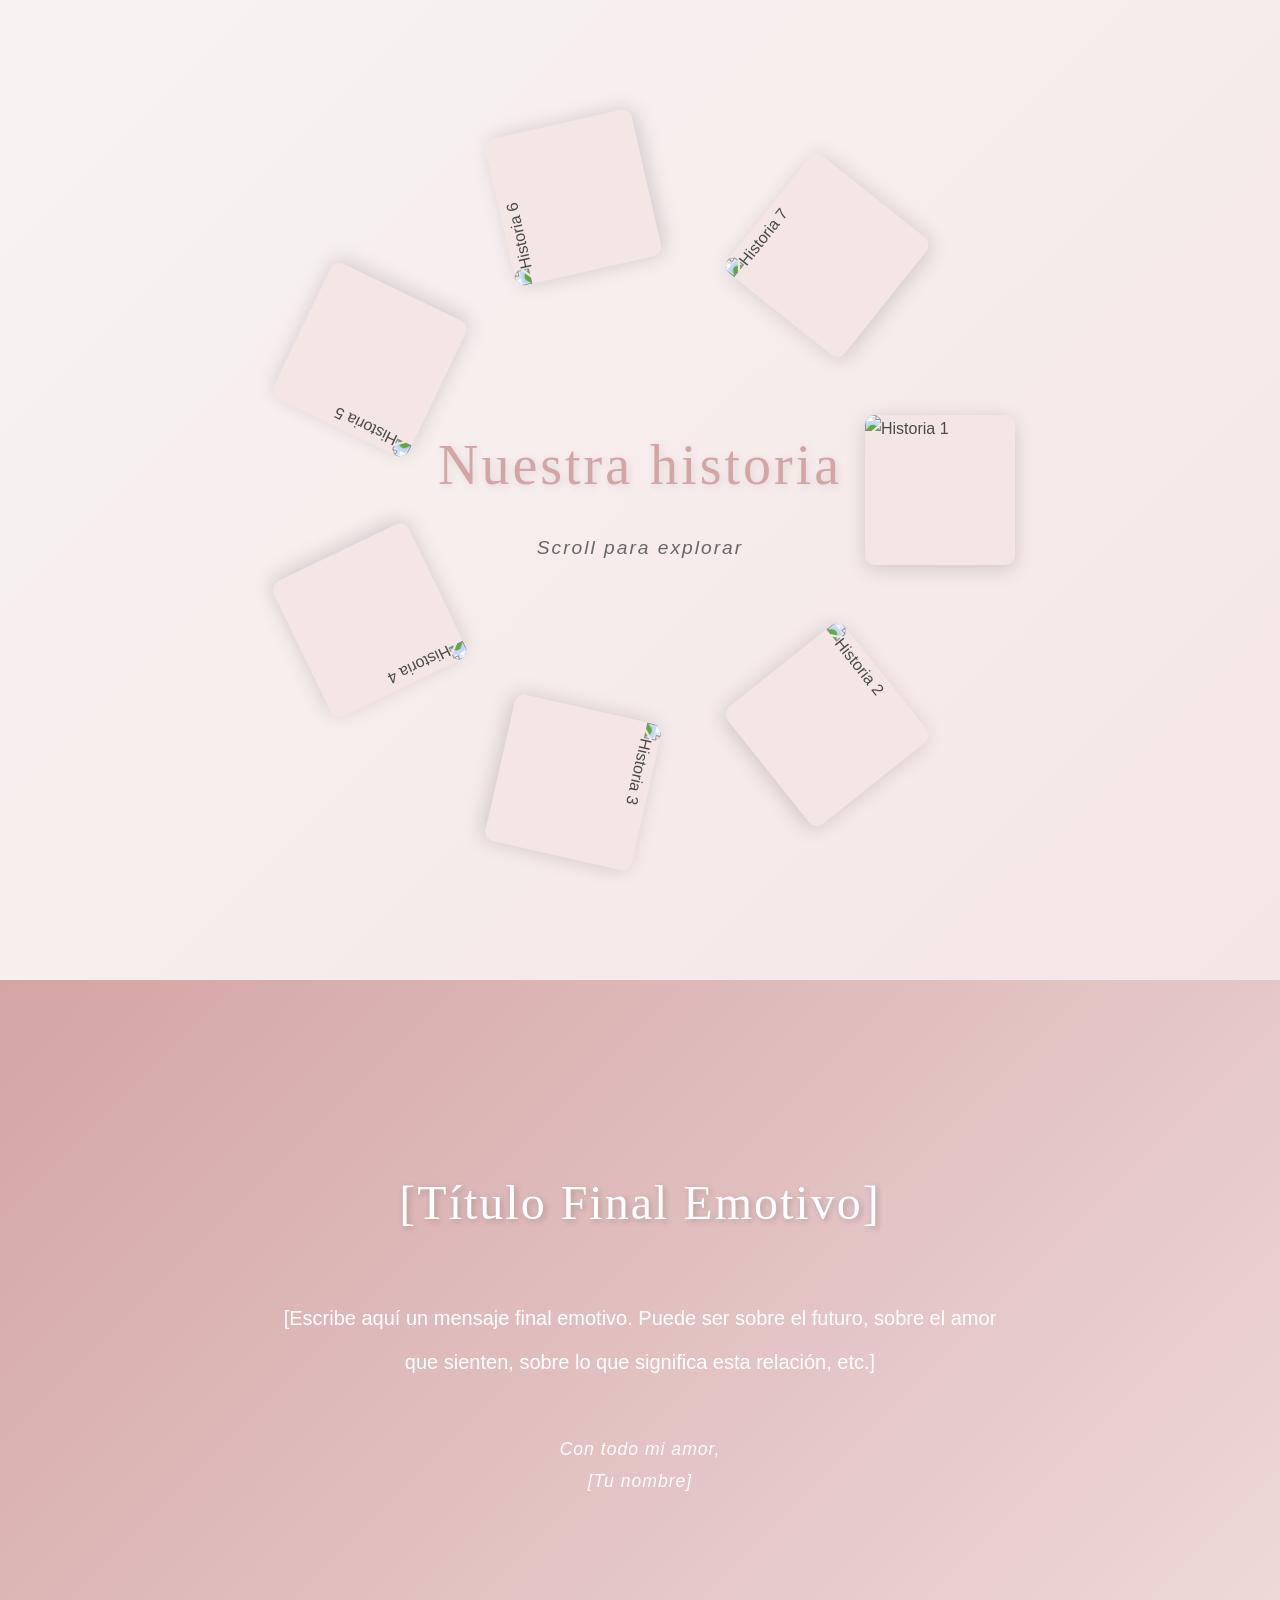
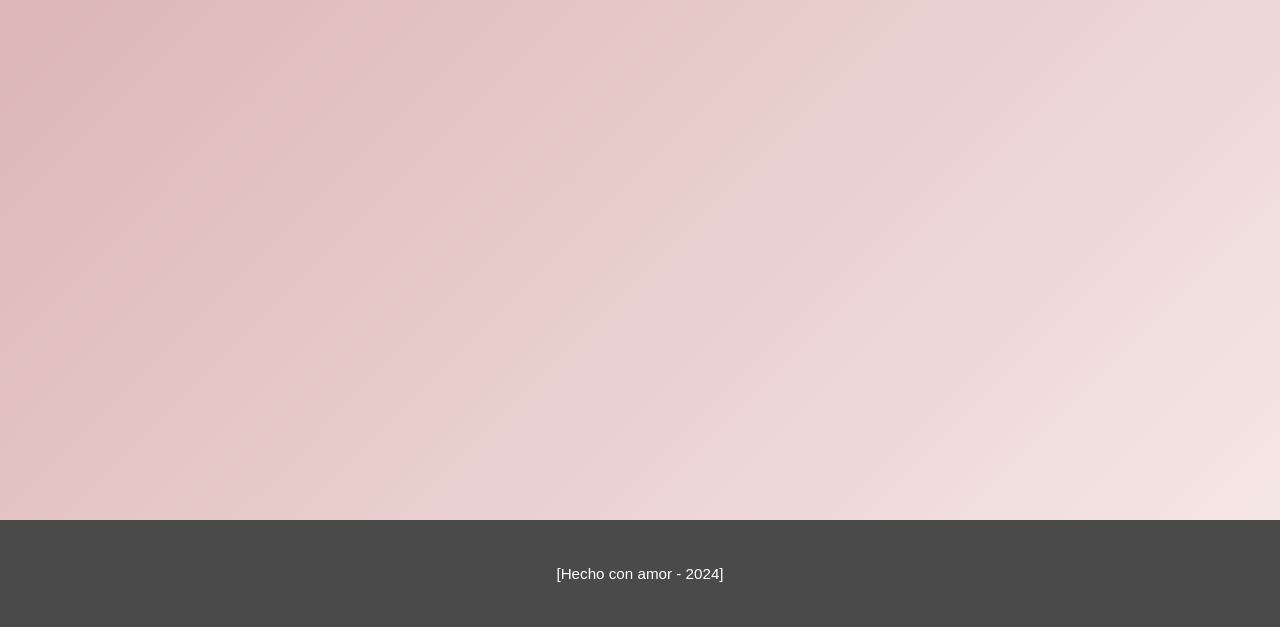
==== commit 59f0153b: "z" ====
--- a/Para Regina/index.html
+++ b/Para Regina/index.html
@@ -83,6 +83,11 @@
                         <!-- CAMBIA ESTA IMAGEN -->
                     </div>
 
+                    <div class="carousel-item" data-story="historia7">
+                        <img src="imagenes/foto7.jpg" alt="Historia 7" class="carousel-image">
+                        <!-- CAMBIA ESTA IMAGEN -->
+                    </div>
+
                     <!-- 
                         PARA AGREGAR MÁS IMÁGENES:
                         Copia el bloque completo de .carousel-item (desde <div hasta </div>)
@@ -100,6 +105,19 @@
     <!-- ============================================
         HISTORIA 1
         Esta historia se abre al hacer click en la primera imagen del carrusel
+        
+        NOTA IMPORTANTE SOBRE CÓMO FUNCIONAN LAS HISTORIAS:
+        - Cada historia se muestra como un overlay fullscreen cuando está activa
+        - El scroll de la página principal se BLOQUEA cuando se entra a una historia
+        - Solo la historia activa es visible, las demás están ocultas
+        - El usuario puede hacer scroll SOLO dentro de la historia activa
+        - Para salir, debe usar el botón "Volver al carrusel"
+        
+        PARA AGREGAR UNA NUEVA HISTORIA:
+        1. Copia una sección completa de historia (desde <section> hasta </section>)
+        2. Cambia el id (ej: id="historia8")
+        3. Agrega una imagen al carrusel con data-story="historia8"
+        4. El sistema automáticamente la ocultará por defecto
         ============================================ -->
     <section class="story-section" id="historia1">
         <div class="story-container">
@@ -143,6 +161,13 @@
             <div class="story-date">
                 [Fecha: DD de Mes de Año]
             </div>
+
+            <!-- Botón para volver al carrusel -->
+            <div class="story-back-button-container">
+                <button class="story-back-button" onclick="goBackToCarousel()">
+                    ← Volver al carrusel
+                </button>
+            </div>
         </div>
     </section>
 
@@ -169,6 +194,13 @@
             <div class="story-date">
                 [Fecha: DD de Mes de Año]
             </div>
+
+            <!-- Botón para volver al carrusel -->
+            <div class="story-back-button-container">
+                <button class="story-back-button" onclick="goBackToCarousel()">
+                    ← Volver al carrusel
+                </button>
+            </div>
         </div>
     </section>
 
@@ -195,6 +227,13 @@
             <div class="story-date">
                 [Fecha: DD de Mes de Año]
             </div>
+
+            <!-- Botón para volver al carrusel -->
+            <div class="story-back-button-container">
+                <button class="story-back-button" onclick="goBackToCarousel()">
+                    ← Volver al carrusel
+                </button>
+            </div>
         </div>
     </section>
 
@@ -221,6 +260,13 @@
             <div class="story-date">
                 [Fecha: DD de Mes de Año]
             </div>
+
+            <!-- Botón para volver al carrusel -->
+            <div class="story-back-button-container">
+                <button class="story-back-button" onclick="goBackToCarousel()">
+                    ← Volver al carrusel
+                </button>
+            </div>
         </div>
     </section>
 
@@ -247,6 +293,13 @@
             <div class="story-date">
                 [Fecha: DD de Mes de Año]
             </div>
+
+            <!-- Botón para volver al carrusel -->
+            <div class="story-back-button-container">
+                <button class="story-back-button" onclick="goBackToCarousel()">
+                    ← Volver al carrusel
+                </button>
+            </div>
         </div>
     </section>
 
@@ -272,6 +325,46 @@
 
             <div class="story-date">
                 [Fecha: DD de Mes de Año]
+            </div>
+
+            <!-- Botón para volver al carrusel -->
+            <div class="story-back-button-container">
+                <button class="story-back-button" onclick="goBackToCarousel()">
+                    ← Volver al carrusel
+                </button>
+            </div>
+        </div>
+    </section>
+
+    <!-- ============================================
+        HISTORIA 7
+        Esta historia se abre al hacer click en la séptima imagen del carrusel
+        ============================================ -->
+    <section class="story-section" id="historia7">
+        <div class="story-container">
+            <h2 class="story-title">[Título de la Historia 7]</h2>
+
+            <div class="story-image-container">
+                <img src="imagenes/historia7.jpg" alt="Historia 7" class="story-image">
+                <!-- CAMBIA ESTA IMAGEN -->
+            </div>
+
+            <div class="story-text">
+                <p>
+                    [Escribe aquí tu historia. Esta es la séptima historia relacionada
+                    con la séptima imagen del carrusel.]
+                </p>
+            </div>
+
+            <div class="story-date">
+                [Fecha: DD de Mes de Año]
+            </div>
+
+            <!-- Botón para volver al carrusel -->
+            <div class="story-back-button-container">
+                <button class="story-back-button" onclick="goBackToCarousel()">
+                    ← Volver al carrusel
+                </button>
             </div>
         </div>
     </section>
--- a/Para Regina/style.css
+++ b/Para Regina/style.css
@@ -37,6 +37,18 @@
     scroll-behavior: smooth;
     /* Evita el scroll horizontal */
     overflow-x: hidden;
+    /* Transición suave para cambios de overflow */
+    transition: overflow 0.3s ease;
+}
+
+/* Clase para cuando el scroll está bloqueado (historia activa) */
+body.scroll-locked {
+    /* BLOQUEA EL SCROLL DE LA PÁGINA PRINCIPAL */
+    overflow: hidden;
+    /* Previene scroll en móviles también */
+    position: fixed;
+    width: 100%;
+    height: 100%;
 }
 
 /* ============================================
@@ -116,8 +128,8 @@
     position: relative;
     width: calc(var(--radio-carrusel) * 2);
     height: calc(var(--radio-carrusel) * 2);
-    /* Transición suave para la rotación */
-    transition: transform 0.1s ease-out;
+    /* Transición más suave y romántica para la rotación */
+    transition: transform 0.6s cubic-bezier(0.4, 0, 0.2, 1);
     /* Permite interacción con las imágenes */
     pointer-events: auto;
     /* Asegura que el carrusel esté centrado */
@@ -138,12 +150,13 @@
     transform-origin: center center;
     /* Cursor pointer para indicar que es clickeable */
     cursor: pointer;
-    /* Transición suave para efectos hover */
-    transition: transform 0.3s ease, box-shadow 0.3s ease;
+    /* Transición más suave y romántica para efectos hover */
+    transition: transform 0.5s cubic-bezier(0.4, 0, 0.2, 1), 
+                box-shadow 0.5s cubic-bezier(0.4, 0, 0.2, 1);
     /* Bordes redondeados */
     border-radius: 10px;
-    /* Sombra inicial */
-    box-shadow: 0 4px 15px rgba(0, 0, 0, 0.2);
+    /* Sombra inicial más suave */
+    box-shadow: 0 4px 20px rgba(0, 0, 0, 0.15);
     /* Evita que la imagen se desborde */
     overflow: hidden;
     /* Fondo mientras carga la imagen */
@@ -161,19 +174,20 @@
     display: block;
 }
 
-/* Efecto hover en las imágenes del carrusel */
+/* Efecto hover en las imágenes del carrusel - más suave y romántico */
 .carousel-item:hover {
-    /* Escala la imagen al hacer hover */
-    transform: scale(1.15);
-    /* Sombra más pronunciada */
-    box-shadow: 0 8px 25px rgba(0, 0, 0, 0.3);
+    /* Escala la imagen al hacer hover de forma más suave */
+    transform: scale(1.12);
+    /* Sombra más pronunciada pero suave */
+    box-shadow: 0 10px 30px rgba(212, 165, 165, 0.4);
     /* Z-index más alto para que aparezca por encima */
     z-index: 100;
 }
 
 /* Efecto adicional en la imagen al hacer hover */
 .carousel-item:hover .carousel-image {
-    transform: scale(1.05);
+    transform: scale(1.03);
+    transition: transform 0.5s cubic-bezier(0.4, 0, 0.2, 1);
 }
 
 /* ============================================
@@ -187,18 +201,71 @@
     background-color: var(--color-fondo);
     /* Scroll suave al navegar */
     scroll-margin-top: 0;
+    /* Por defecto, las historias están ocultas */
+    display: none;
+    /* Posición fija para crear overlay fullscreen */
+    position: fixed;
+    top: 0;
+    left: 0;
+    width: 100%;
+    height: 100vh;
+    /* Z-index alto para estar sobre todo */
+    z-index: 1000;
+    /* Overflow para permitir scroll interno */
+    overflow-y: auto;
+    overflow-x: hidden;
+    /* Fondo con opacidad para efecto overlay */
+    background-color: var(--color-fondo);
+    /* Animación suave al aparecer */
+    opacity: 0;
+    transition: opacity 0.5s ease-in-out;
+}
+
+/* Clase para historia activa (visible) */
+.story-section.story-active {
+    /* Muestra la historia */
+    display: block;
+    /* Opacidad completa */
+    opacity: 1;
+    /* Animación de entrada */
+    animation: fadeInStory 0.5s ease-in-out;
+}
+
+/* Clase para historias ocultas (no activas) */
+.story-section.story-hidden {
+    /* Oculta completamente */
+    display: none;
+    opacity: 0;
 }
 
 /* Sección con fondo alternado para crear contraste */
 .story-alternate {
     background-color: var(--color-fondo-alternado);
+}
+
+/* Animación de entrada para historias */
+@keyframes fadeInStory {
+    from {
+        opacity: 0;
+        transform: translateY(20px);
+    }
+    to {
+        opacity: 1;
+        transform: translateY(0);
+    }
 }
 
 /* Contenedor de cada historia */
 .story-container {
     max-width: 900px;
     margin: 0 auto;
-    padding: 0 30px;
+    padding: 40px 30px;
+    /* Altura mínima para asegurar scroll interno si es necesario */
+    min-height: 100vh;
+    /* Padding superior extra para espaciado */
+    padding-top: 60px;
+    /* Padding inferior para asegurar que el contenido no quede cortado */
+    padding-bottom: 80px;
 }
 
 /* Título de cada historia */
@@ -274,6 +341,57 @@
     letter-spacing: 1px;
 }
 
+/* Contenedor del botón de volver */
+.story-back-button-container {
+    text-align: center;
+    margin-top: 50px;
+    margin-bottom: 30px;
+    /* Asegura que el botón sea siempre visible */
+    position: relative;
+    z-index: 1001;
+}
+
+/* Botón para volver al carrusel */
+.story-back-button {
+    background: linear-gradient(135deg, var(--color-principal) 0%, var(--color-secundario) 100%);
+    color: #ffffff;
+    border: none;
+    padding: 12px 30px;
+    font-size: 1rem;
+    font-family: var(--fuente-texto);
+    border-radius: 25px;
+    cursor: pointer;
+    /* Transición suave y romántica */
+    transition: all 0.4s cubic-bezier(0.4, 0, 0.2, 1);
+    /* Sombra suave */
+    box-shadow: 0 4px 15px rgba(212, 165, 165, 0.3);
+    /* Espaciado de letras */
+    letter-spacing: 1px;
+    font-weight: 500;
+    /* Posición relativa para mantenerlo en el flujo del documento */
+    position: relative;
+    /* Z-index alto para estar siempre visible */
+    z-index: 1001;
+    /* Display inline-block para mejor control */
+    display: inline-block;
+}
+
+/* Efecto hover en el botón */
+.story-back-button:hover {
+    /* Escala ligeramente el botón */
+    transform: translateY(-2px) scale(1.05);
+    /* Sombra más pronunciada */
+    box-shadow: 0 6px 20px rgba(212, 165, 165, 0.4);
+    /* Fondo más intenso */
+    background: linear-gradient(135deg, #c89595 0%, #f0d8d8 100%);
+}
+
+/* Efecto activo (al hacer click) */
+.story-back-button:active {
+    transform: translateY(0) scale(1);
+    box-shadow: 0 2px 10px rgba(212, 165, 165, 0.3);
+}
+
 /* ============================================
    SECCIÓN FINAL
    ============================================ */
